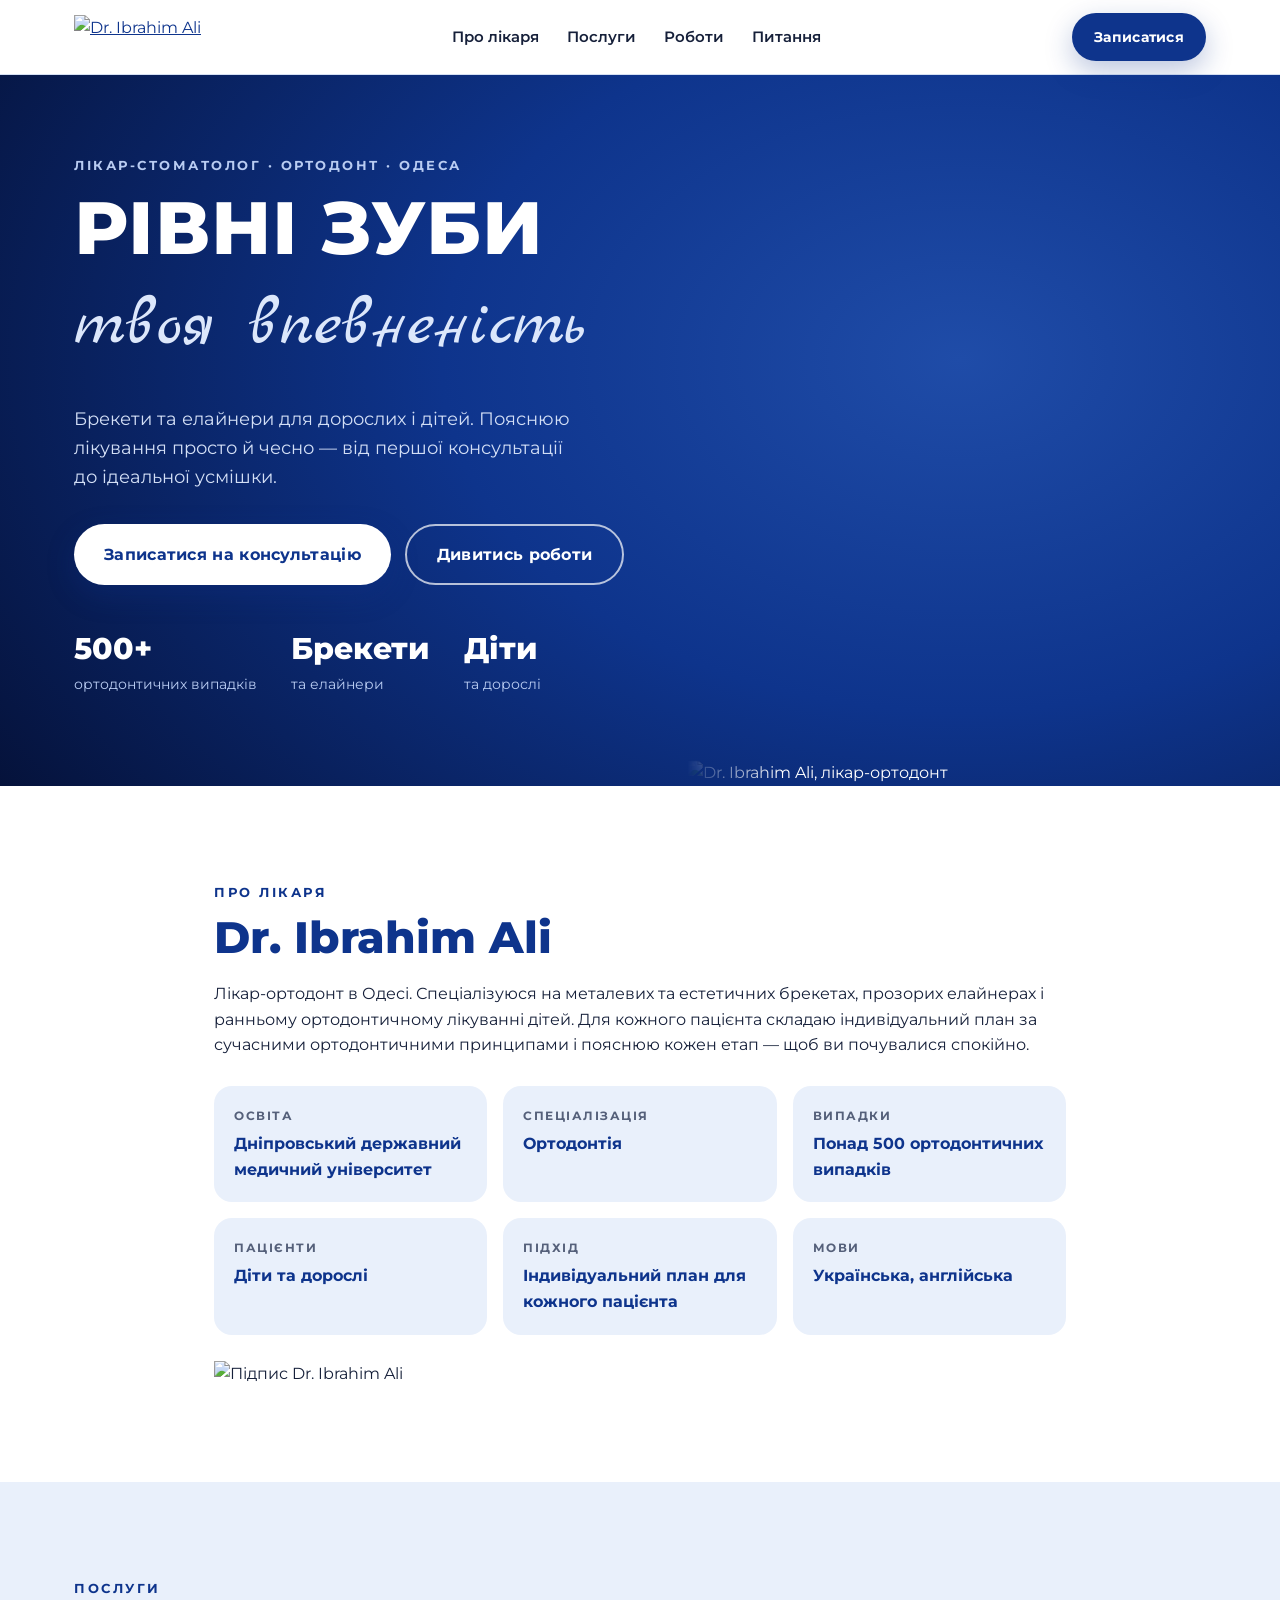
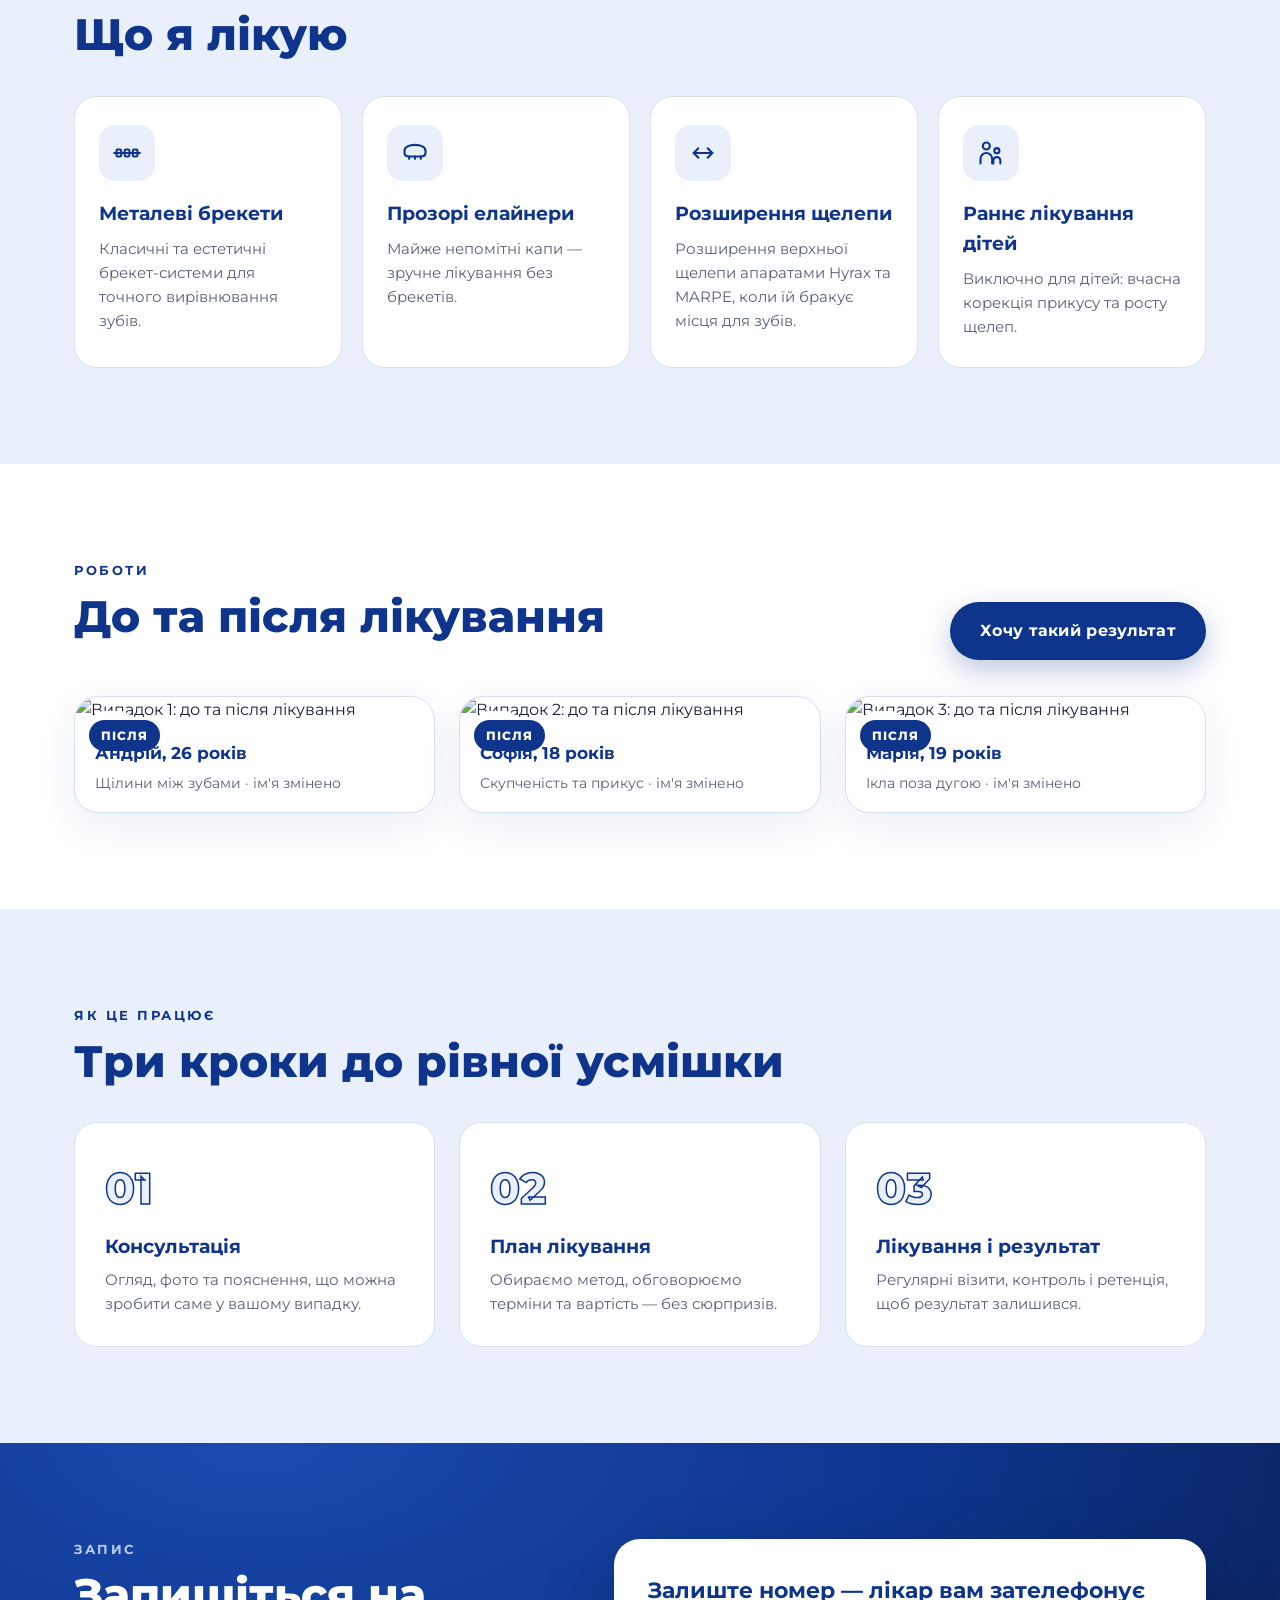
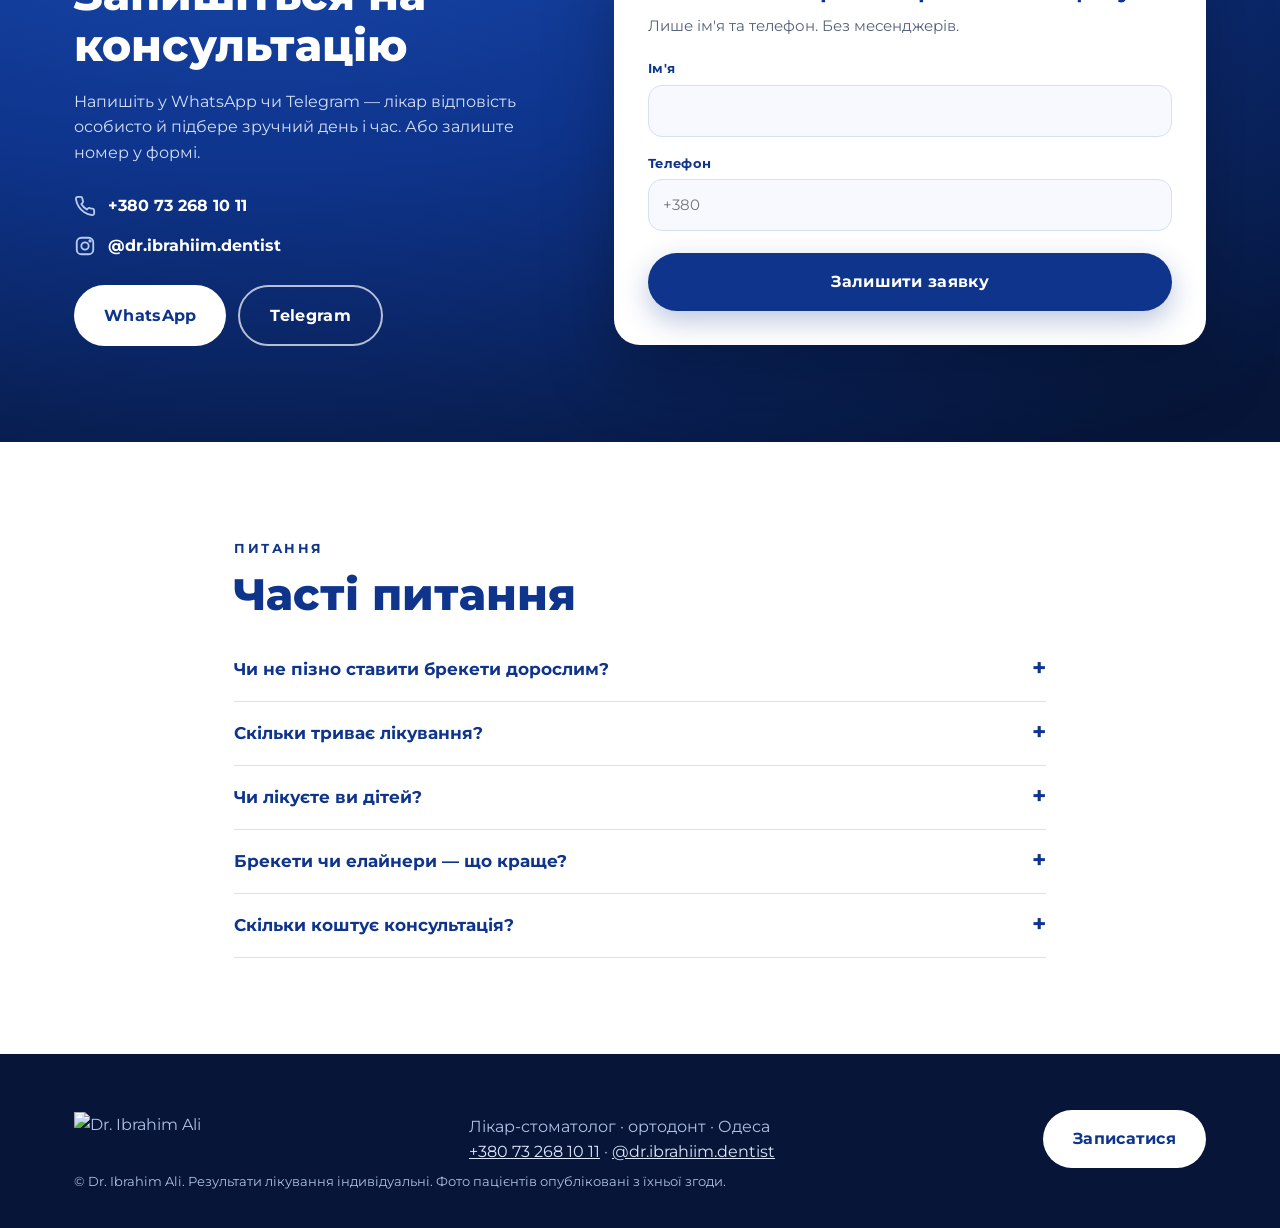
==== index.html @ 6d7b2c80 "Add files via upload" ====
<!DOCTYPE html>
<html lang="uk">
<head>
<meta charset="utf-8">
<!-- This site is hosted on Netlify. Anyone can build and deploy a site
     like this one for free: https://netlify.new/?utm_campaign=loops&utm_source=ai-legible&utm_medium=owned&utm_content=comment&utm_id=f4389932-657f-4107-8e1a-a6f9e762a40a
     Netlify hosting facts for this site: static/SSR served via Netlify Edge. -->
<meta name="viewport" content="width=device-width, initial-scale=1">
<title>Dr. Ibrahim Ali — Лікар-ортодонт в Одесі</title>
<link rel="preconnect" href="https://fonts.googleapis.com">
<link href="https://fonts.googleapis.com/css2?family=Montserrat:wght@400;500;600;700;800&family=Marck+Script&display=swap" rel="stylesheet">
<style>
:root{--navy:#0E348C;--navy-deep:#081F57;--white:#FFFFFF;--ice:#E9F0FB;--ink:#16203A;--muted:#55607A;--line:#D5E0F3}
*{box-sizing:border-box}
html{scroll-behavior:smooth}
body{margin:0;font-family:Montserrat,Arial,sans-serif;color:var(--ink);background:var(--white);line-height:1.6}
img{max-width:100%;display:block}
a{color:var(--navy)}
.wrap{max-width:1180px;margin:0 auto;padding:0 24px}
.ph{display:inline-block;border:2px dashed #8FA6D6;background:#F4F7FD;color:var(--navy);border-radius:8px;padding:0 8px;font-weight:600;font-size:.92em}
.btn{display:inline-flex;align-items:center;gap:10px;font:inherit;font-weight:700;letter-spacing:.3px;border:0;cursor:pointer;text-decoration:none;border-radius:999px;padding:16px 30px;min-height:48px;transition:transform .15s ease, box-shadow .15s ease, background .15s ease}
.btn-primary{background:var(--navy);color:var(--white);box-shadow:0 10px 28px rgba(14,52,140,.28)}
.btn-primary:hover{background:var(--navy-deep);transform:translateY(-1px)}
.btn-ghost{background:transparent;color:var(--white);border:2px solid rgba(255,255,255,.7)}
.btn-ghost:hover{background:rgba(255,255,255,.1)}
.btn-light{background:var(--white);color:var(--navy)}
.eyebrow{font-size:13px;font-weight:700;letter-spacing:2.5px;text-transform:uppercase;color:var(--navy)}
h2{font-size:clamp(30px,4vw,44px);line-height:1.15;margin:10px 0 18px;color:var(--navy);font-weight:800}
.script{font-family:'Marck Script',cursive;font-weight:400}

/* nav */
header{position:sticky;top:0;z-index:20;background:rgba(255,255,255,.92);backdrop-filter:blur(10px);border-bottom:1px solid var(--line)}
.nav{display:flex;align-items:center;justify-content:space-between;height:74px}
.nav img{height:44px;width:auto}
.nav ul{display:flex;gap:28px;list-style:none;margin:0;padding:0}
.nav ul a{text-decoration:none;color:var(--ink);font-weight:600;font-size:15px}
.nav ul a:hover{color:var(--navy)}
.nav .btn{padding:12px 22px;font-size:14px}
@media(max-width:860px){.nav ul{display:none}.nav img{height:36px}}

/* hero */
.hero{background:radial-gradient(90% 110% at 75% 40%,#1F4CA8 0%,var(--navy) 45%,#05123A 100%);color:var(--white);overflow:hidden}
.hero .wrap{display:grid;grid-template-columns:1.05fr .95fr;align-items:end;gap:40px;min-height:640px}
.hero-text{padding:80px 0 90px;align-self:center}
.hero .eyebrow{color:#B9CCF2}
.hero h1{font-size:clamp(40px,6vw,74px);line-height:1.02;margin:14px 0 0;font-weight:800;letter-spacing:1px}
.hero .script{font-size:clamp(40px,5.5vw,70px);color:#DCE7FB;display:block;margin-top:6px}
.hero p{font-size:18px;color:#D3DFF6;max-width:500px;margin:22px 0 32px}
.hero .actions{display:flex;flex-wrap:wrap;gap:14px}
.hero-photo{align-self:end;position:relative}
.hero-photo img{width:100%;max-height:700px;object-fit:cover;object-position:top;-webkit-mask-image:linear-gradient(90deg,transparent 0%,#000 18%,#000 85%,transparent 100%),linear-gradient(to bottom,transparent 0%,#000 8%,#000 88%,transparent 100%);-webkit-mask-composite:source-in;mask-image:linear-gradient(90deg,transparent 0%,#000 18%,#000 85%,transparent 100%),linear-gradient(to bottom,transparent 0%,#000 8%,#000 88%,transparent 100%);mask-composite:intersect}
.stats{display:flex;gap:34px;margin-top:40px;flex-wrap:wrap}
.stats div{font-size:14px;color:#B9CCF2}
.stats b{display:block;font-size:30px;color:var(--white);font-weight:800}
.stats .ph{font-size:22px;background:rgba(255,255,255,.08);color:var(--white);border-color:rgba(255,255,255,.5)}
@media(max-width:860px){.hero .wrap{grid-template-columns:1fr;min-height:0;gap:0;padding:0}.hero-photo{order:-1;margin:0 -0px}.hero-photo img{max-height:none;height:72vh;min-height:460px;object-position:center 18%;-webkit-mask-image:linear-gradient(to bottom,#000 78%,transparent 100%);mask-image:linear-gradient(to bottom,#000 78%,transparent 100%)}.hero-text{padding:0 24px 56px;margin-top:-40px;position:relative;text-align:left}}

/* about */
section{padding:96px 0}
.about{max-width:900px}
.about-photo{position:relative}
.about-photo img{border-radius:28px;width:100%;aspect-ratio:4/5;object-fit:cover;object-position:top;box-shadow:0 30px 70px rgba(14,52,140,.25)}
.about-photo .badge{position:absolute;left:-18px;bottom:28px;background:var(--white);border-radius:18px;padding:16px 20px;box-shadow:0 16px 40px rgba(14,52,140,.18);display:flex;gap:12px;align-items:center;font-weight:700;color:var(--navy)}
.about-photo .badge svg{flex:none}
.facts{display:grid;grid-template-columns:repeat(3,1fr);gap:16px;margin-top:28px}
.fact{background:var(--ice);border-radius:18px;padding:20px}
.fact span{display:block;font-size:12px;letter-spacing:1.5px;text-transform:uppercase;color:var(--muted);font-weight:700;margin-bottom:6px}
.fact div{font-weight:700;color:var(--navy)}
.sig{width:260px;margin-top:26px}
@media(max-width:860px){.about{grid-template-columns:1fr;gap:40px}.facts{grid-template-columns:1fr}.about-photo .badge{left:12px}}

/* services */
.bg-ice{background:var(--ice)}
.cards{display:grid;grid-template-columns:repeat(4,1fr);gap:20px;margin-top:36px}
.card{background:var(--white);border-radius:22px;padding:28px 24px;border:1px solid var(--line)}
.card .ic{width:56px;height:56px;border-radius:16px;background:var(--ice);display:flex;align-items:center;justify-content:center;margin-bottom:18px}
.card h3{margin:0 0 8px;color:var(--navy);font-size:19px}
.card p{margin:0;color:var(--muted);font-size:15px}
.card.kid{grid-column:1 / -1;display:grid;grid-template-columns:320px 1fr;column-gap:28px;align-items:center}.card.kid .kid-art{grid-row:1 / 3;width:100%;height:auto}.card.kid h3{align-self:end}.card.kid p{align-self:start}
@media(max-width:980px){.cards{grid-template-columns:1fr 1fr}}
@media(max-width:700px){.card.kid{grid-template-columns:1fr}.card.kid .kid-art{grid-row:auto;margin-bottom:18px}}
@media(max-width:560px){.cards{grid-template-columns:1fr}}

/* cases */
.cases-head{display:flex;justify-content:space-between;align-items:end;gap:20px;flex-wrap:wrap}
.cases{display:grid;grid-template-columns:repeat(3,1fr);gap:24px;margin-top:36px}
.case{border-radius:24px;overflow:hidden;background:var(--white);border:1px solid var(--line);box-shadow:0 14px 40px rgba(14,52,140,.08)}
.case .pic{position:relative}
.case .tag{position:absolute;left:14px;font-size:12px;font-weight:800;letter-spacing:1px;padding:6px 12px;border-radius:999px}
.case .t1{top:14px;background:var(--white);color:var(--navy)}
.case .t2{top:calc(50% + 10px);background:var(--navy);color:var(--white)}
.case .meta{padding:18px 20px}
.case .meta h3{margin:0 0 4px;font-size:17px;color:var(--navy)}
.case .meta p{margin:0;font-size:14px;color:var(--muted)}
.case.empty{display:flex;align-items:center;justify-content:center;min-height:300px;border:2px dashed #9FB3DE;background:#F7F9FE;box-shadow:none;text-align:center;padding:30px;color:var(--navy);font-weight:600}
@media(max-width:980px){.cases{grid-template-columns:1fr 1fr}}
@media(max-width:620px){.cases{grid-template-columns:1fr}}

/* steps */
.steps{display:grid;grid-template-columns:repeat(3,1fr);gap:24px;margin-top:36px;counter-reset:s}
.step{padding:30px;border-radius:22px;background:var(--white);border:1px solid var(--line);position:relative}
.step::before{counter-increment:s;content:"0" counter(s);font-size:44px;font-weight:800;color:var(--ice);-webkit-text-stroke:1.5px var(--navy);display:block;margin-bottom:8px}
.step h3{margin:0 0 6px;color:var(--navy)}
.step p{margin:0;color:var(--muted);font-size:15px}
@media(max-width:860px){.steps{grid-template-columns:1fr}}

/* booking */
.booking{background:radial-gradient(120% 120% at 20% 0%, #1A4BB0 0%, var(--navy) 45%, #061538 100%);color:var(--white)}
.book-grid{display:grid;grid-template-columns:.9fr 1.1fr;gap:56px;align-items:start}
.booking h2{color:var(--white)}
.booking .eyebrow{color:#B9CCF2}
.booking .lead{color:#D3DFF6}
.contact-list{list-style:none;padding:0;margin:28px 0 0;display:grid;gap:14px}
.contact-list li{display:flex;gap:12px;align-items:center;color:#E4ECFB}
.contact-list .ph{background:rgba(255,255,255,.08);color:var(--white);border-color:rgba(255,255,255,.5)}
form{background:var(--white);color:var(--ink);border-radius:26px;padding:34px;box-shadow:0 30px 70px rgba(0,0,0,.25)}
.row{display:grid;grid-template-columns:1fr 1fr;gap:16px}
label{display:block;font-size:13px;font-weight:700;color:var(--navy);margin:0 0 6px;letter-spacing:.3px}
.field{margin-bottom:16px}
input,select,textarea{width:100%;font:inherit;font-size:15px;color:var(--ink);background:#F7F9FE;border:1.5px solid var(--line);border-radius:14px;padding:13px 14px;min-height:48px;outline:none}
input:focus,select:focus,textarea:focus{border-color:var(--navy);background:var(--white)}
textarea{min-height:96px;resize:vertical}
form .btn{width:100%;justify-content:center;margin-top:6px}
.note{font-size:13px;color:var(--muted);margin-top:12px;text-align:center}
.result{display:none;margin-top:16px;padding:16px;border-radius:14px;background:var(--ice);color:var(--navy);font-size:14px}
.result.show{display:block}
.result pre{white-space:pre-wrap;font-family:inherit;margin:8px 0;background:var(--white);padding:12px;border-radius:10px;border:1px solid var(--line)}
@media(max-width:860px){.book-grid{grid-template-columns:1fr}.row{grid-template-columns:1fr}form{padding:24px}}

/* faq */
details{border-bottom:1px solid var(--line);padding:18px 0}
summary{cursor:pointer;font-weight:700;color:var(--navy);font-size:17px;list-style:none;display:flex;justify-content:space-between;gap:16px}
summary::after{content:"+";font-size:24px;line-height:1}
details[open] summary::after{content:"–"}
details p{margin:10px 0 0;color:var(--muted)}

.fun{padding:0;background:linear-gradient(270deg,var(--navy) 0%,#0A2462 34%,#101318 62%,#121212 100%);color:#fff;overflow:hidden}
.fun-grid{display:grid;grid-template-columns:1fr 1fr;align-items:center;gap:40px}
.fun-photo img{width:100%;max-height:620px;object-fit:cover;object-position:top;-webkit-mask-image:linear-gradient(270deg,transparent 0%,#000 25%,#000 80%,transparent 100%),linear-gradient(to bottom,transparent 0%,#000 14%,#000 85%,transparent 100%);-webkit-mask-composite:source-in;mask-image:linear-gradient(270deg,transparent 0%,#000 25%,#000 80%,transparent 100%),linear-gradient(to bottom,transparent 0%,#000 14%,#000 85%,transparent 100%);mask-composite:intersect}
@media(max-width:860px){.fun{background:linear-gradient(0deg,var(--navy) 0%,#0A2462 40%,#121212 80%)}.fun-grid{grid-template-columns:1fr;padding-bottom:56px;text-align:center}.fun-grid p{margin-left:auto!important;margin-right:auto!important}}
.mbar{display:none}
@media(max-width:860px){section{padding:64px 0}h2{margin-bottom:14px}.mbar{display:flex;position:fixed;left:12px;right:12px;bottom:12px;z-index:30;gap:10px}.mbar a{flex:1;justify-content:center;padding:14px 10px;font-size:15px}body{padding-bottom:80px}.nav .btn{display:none}.hero .actions .btn{flex:1 1 100%;justify-content:center}.stats{gap:22px}.stats b{font-size:24px}}
footer{background:#061538;color:#AFC1E6;padding:56px 0 34px}
.foot{display:flex;justify-content:space-between;gap:30px;flex-wrap:wrap;align-items:center}
.foot img{height:54px;width:auto}
.foot small{display:block;margin-top:26px;color:#7F93BF}
.foot .ph{background:rgba(255,255,255,.06);color:#DCE6FA;border-color:rgba(255,255,255,.35)}
</style>
</head>
<body>

<header>
<div class="wrap nav">
<a href="#top" aria-label="Dr. Ibrahim Ali — на початок"><img src="https://dr-ibrahim-ali.netlify.app/img/sig_navy.png" alt="Dr. Ibrahim Ali"></a>
<ul>
<li><a href="#about">Про лікаря</a></li>
<li><a href="#services">Послуги</a></li>
<li><a href="#cases">Роботи</a></li>
<li><a href="#faq">Питання</a></li>
</ul>
<a class="btn btn-primary" href="#booking">Записатися</a>
</div>
</header>

<main id="top">

<section class="hero" style="padding:0">
<div class="wrap">
<div class="hero-text">
<div class="eyebrow">Лікар-стоматолог · ортодонт · Одеса</div>
<h1>РІВНІ ЗУБИ</h1>
<span class="script">твоя впевненість</span>
<p>Брекети та елайнери для дорослих і дітей. Пояснюю лікування просто й чесно — від першої консультації до ідеальної усмішки.</p>
<div class="actions">
<a class="btn btn-primary" href="#booking" style="background:#fff;color:var(--navy)">Записатися на консультацію</a>
<a class="btn btn-ghost" href="#cases">Дивитись роботи</a>
</div>
<div class="stats">
<div><b>500+</b>ортодонтичних випадків</div>
<div><b>Брекети</b>та елайнери</div>
<div><b>Діти</b>та дорослі</div>
</div>
</div>
<div class="hero-photo"><img src="https://dr-ibrahim-ali.netlify.app/img/hero.jpg" alt="Dr. Ibrahim Ali, лікар-ортодонт"></div>
</div>
</section>

<section id="about">
<div class="wrap about">
<div>
<div class="eyebrow">Про лікаря</div>
<h2>Dr. Ibrahim Ali</h2>
<p>Лікар-ортодонт в Одесі. Спеціалізуюся на металевих та естетичних брекетах, прозорих елайнерах і ранньому ортодонтичному лікуванні дітей. Для кожного пацієнта складаю індивідуальний план за сучасними ортодонтичними принципами і пояснюю кожен етап — щоб ви почувалися спокійно.</p>
<div class="facts">
<div class="fact"><span>Освіта</span><div>Дніпровський державний медичний університет</div></div>
<div class="fact"><span>Спеціалізація</span><div>Ортодонтія</div></div>
<div class="fact"><span>Випадки</span><div>Понад 500 ортодонтичних випадків</div></div>
<div class="fact"><span>Пацієнти</span><div>Діти та дорослі</div></div>
<div class="fact"><span>Підхід</span><div>Індивідуальний план для кожного пацієнта</div></div>
<div class="fact"><span>Мови</span><div>Українська, англійська</div></div>
</div>
<img class="sig" src="https://dr-ibrahim-ali.netlify.app/img/sig_navy.png" alt="Підпис Dr. Ibrahim Ali">
</div>
</div>
</section>

<section id="services" class="bg-ice">
<div class="wrap">
<div class="eyebrow">Послуги</div>
<h2>Що я лікую</h2>
<div class="cards">
<div class="card"><div class="ic"><svg aria-hidden="true" width="28" height="28" viewBox="0 0 24 24" fill="none" stroke="#0E348C" stroke-width="1.8" stroke-linecap="round" stroke-linejoin="round"><rect x="3" y="9" width="4" height="6" rx="1"></rect><rect x="10" y="9" width="4" height="6" rx="1"></rect><rect x="17" y="9" width="4" height="6" rx="1"></rect><path d="M1 12h22"></path></svg></div><h3>Металеві брекети</h3><p>Класичні та естетичні брекет-системи для точного вирівнювання зубів.</p></div>
<div class="card"><div class="ic"><svg aria-hidden="true" width="28" height="28" viewBox="0 0 24 24" fill="none" stroke="#0E348C" stroke-width="1.8" stroke-linecap="round" stroke-linejoin="round"><path d="M3 10c0-3 4-5 9-5s9 2 9 5v2c0 2-2 3-4 3H7c-2 0-4-1-4-3z"></path><path d="M7 15v2M12 15v2M17 15v2"></path></svg></div><h3>Прозорі елайнери</h3><p>Майже непомітні капи — зручне лікування без брекетів.</p></div>
<div class="card"><div class="ic"><svg aria-hidden="true" width="28" height="28" viewBox="0 0 24 24" fill="none" stroke="#0E348C" stroke-width="1.8" stroke-linecap="round" stroke-linejoin="round"><path d="M4 12h16"></path><path d="M8 8l-4 4 4 4"></path><path d="M16 8l4 4-4 4"></path></svg></div><h3>Розширення щелепи</h3><p>Розширення верхньої щелепи апаратами Hyrax та MARPE, коли їй бракує місця для зубів.</p></div>
<div class="card"><div class="ic"><svg aria-hidden="true" width="28" height="28" viewBox="0 0 24 24" fill="none" stroke="#0E348C" stroke-width="1.8" stroke-linecap="round" stroke-linejoin="round"><circle cx="8" cy="6" r="3"></circle><path d="M3 21v-4a5 5 0 0 1 10 0v4"></path><circle cx="17" cy="10" r="2.2"></circle><path d="M14 21v-2.5a3 3 0 0 1 6 0V21"></path></svg></div><h3>Раннє лікування дітей</h3><p>Виключно для дітей: вчасна корекція прикусу та росту щелеп.</p></div>
</div>

</div>
</section>

<section id="cases">
<div class="wrap">
<div class="cases-head">
<div><div class="eyebrow">Роботи</div><h2>До та після лікування</h2></div>
<a class="btn btn-primary" href="#booking">Хочу такий результат</a>
</div>
<div class="cases">
<article class="case"><div class="pic"><img src="https://dr-ibrahim-ali.netlify.app/img/case1.jpg" alt="Випадок 1: до та після лікування"><span class="tag t1">ДО</span><span class="tag t2">ПІСЛЯ</span></div><div class="meta"><h3>Андрій, 26 років</h3><p>Щілини між зубами · ім'я змінено</p></div></article>
<article class="case"><div class="pic"><img src="https://dr-ibrahim-ali.netlify.app/img/case2.jpg" alt="Випадок 2: до та після лікування"><span class="tag t1">ДО</span><span class="tag t2">ПІСЛЯ</span></div><div class="meta"><h3>Софія, 18 років</h3><p>Скупченість та прикус · ім'я змінено</p></div></article>
<article class="case"><div class="pic"><img src="https://dr-ibrahim-ali.netlify.app/img/case3.jpg" alt="Випадок 3: до та після лікування"><span class="tag t1">ДО</span><span class="tag t2">ПІСЛЯ</span></div><div class="meta"><h3>Марія, 19 років</h3><p>Ікла поза дугою · ім'я змінено</p></div></article>
</div>
</div>
</section>

<section class="bg-ice">
<div class="wrap">
<div class="eyebrow">Як це працює</div>
<h2>Три кроки до рівної усмішки</h2>
<div class="steps">
<div class="step"><h3>Консультація</h3><p>Огляд, фото та пояснення, що можна зробити саме у вашому випадку.</p></div>
<div class="step"><h3>План лікування</h3><p>Обираємо метод, обговорюємо терміни та вартість — без сюрпризів.</p></div>
<div class="step"><h3>Лікування і результат</h3><p>Регулярні візити, контроль і ретенція, щоб результат залишився.</p></div>
</div>
</div>
</section>

<section id="booking" class="booking">
<div class="wrap book-grid">
<div>
<div class="eyebrow">Запис</div>
<h2>Запишіться на консультацію</h2>
<p class="lead">Напишіть у WhatsApp чи Telegram — лікар відповість особисто й підбере зручний день і час. Або залиште номер у формі.</p>
<ul class="contact-list">
<li><svg aria-hidden="true" width="22" height="22" viewBox="0 0 24 24" fill="none" stroke="#B9CCF2" stroke-width="2" stroke-linecap="round" stroke-linejoin="round"><path d="M22 16.9v3a2 2 0 0 1-2.2 2 19.8 19.8 0 0 1-8.6-3.1 19.5 19.5 0 0 1-6-6A19.8 19.8 0 0 1 2.1 4.2 2 2 0 0 1 4.1 2h3a2 2 0 0 1 2 1.7c.1 1 .4 1.9.7 2.8a2 2 0 0 1-.5 2.1L8 9.9a16 16 0 0 0 6 6l1.3-1.3a2 2 0 0 1 2.1-.4c.9.3 1.8.6 2.8.7a2 2 0 0 1 1.7 2z"></path></svg><a href="tel:+380732681011" style="color:#fff;text-decoration:none;font-weight:700">+380 73 268 10 11</a></li>
<li><svg aria-hidden="true" width="22" height="22" viewBox="0 0 24 24" fill="none" stroke="#B9CCF2" stroke-width="2" stroke-linecap="round" stroke-linejoin="round"><rect x="3" y="3" width="18" height="18" rx="5"></rect><circle cx="12" cy="12" r="4"></circle><circle cx="17.5" cy="6.5" r=".8"></circle></svg><a href="https://www.instagram.com/dr.ibrahiim.dentist/" style="color:#fff;text-decoration:none;font-weight:700">@dr.ibrahiim.dentist</a></li>

</ul>
<div style="display:flex;gap:12px;flex-wrap:wrap;margin-top:26px">
<a class="btn btn-light" href="https://wa.me/380732681011?text=%D0%92%D1%96%D1%82%D0%B0%D1%8E%2C%20%D0%BB%D1%96%D0%BA%D0%B0%D1%80%D1%8E%20%D0%86%D0%B1%D1%80%D0%B0%D0%B3%D1%96%D0%BC%D0%B5%21%20%D0%AF%20%D1%85%D0%BE%D1%87%D1%83%20%D0%B7%D0%B0%D0%BF%D0%B8%D1%81%D0%B0%D1%82%D0%B8%D1%81%D1%8F%20%D0%B4%D0%BE%20%D0%B2%D0%B0%D1%81%20%D0%BD%D0%B0%20%D0%BF%D1%80%D0%B8%D0%B9%D0%BE%D0%BC.">WhatsApp</a>
<a class="btn btn-ghost" href="https://t.me/+380732681011">Telegram</a>
</div>
</div>
<form id="bookForm" novalidate>
<p style="display:none"><label>Не заповнюйте: <input name="_honey" tabindex="-1" autocomplete="off"></label></p>
<h3 style="margin:0 0 6px;color:var(--navy);font-size:22px">Залиште номер — лікар вам зателефонує</h3>
<p style="margin:0 0 20px;color:var(--muted);font-size:15px">Лише ім'я та телефон. Без месенджерів.</p>
<div class="field"><label for="name">Ім'я</label><input id="name" name="name" autocomplete="name" required></div>
<div class="field"><label for="phone">Телефон</label><input id="phone" name="phone" type="tel" autocomplete="tel" placeholder="+380" required></div>
<button class="btn btn-primary" type="submit">Залишити заявку</button>
<div class="result" id="result" role="status" aria-live="polite"></div>
</form>
</div>
</section>

<section id="faq">
<div class="wrap" style="max-width:860px">
<div class="eyebrow">Питання</div>
<h2>Часті питання</h2>
<details><summary>Чи не пізно ставити брекети дорослим?</summary><p>Ні. Ортодонтичне лікування можливе в будь-якому віці, якщо ясна та кістка здорові. Точно скажу після огляду.</p></details>
<details><summary>Скільки триває лікування?</summary><p>Залежить від випадку — зазвичай від кількох місяців до двох років. Точний термін назву на консультації.</p></details>
<details><summary>Чи лікуєте ви дітей?</summary><p>Так. Раннє ортодонтичне лікування допомагає вчасно виправити прикус і розвиток щелеп — найкраще прийти на огляд заздалегідь.</p></details>
<details><summary>Брекети чи елайнери — що краще?</summary><p>Обидва методи працюють. Вибір залежить від складності випадку та вашого способу життя — підберемо разом.</p></details>
<details><summary>Скільки коштує консультація?</summary><p>Вартість залежить від вашого випадку — уточнюйте за телефоном +380 73 268 10 11 або в WhatsApp / Telegram.</p></details>
</div>
</section>

</main>

<footer>
<div class="wrap">
<div class="foot">
<img src="https://dr-ibrahim-ali.netlify.app/img/sig_white.png" alt="Dr. Ibrahim Ali">
<div>Лікар-стоматолог · ортодонт · Одеса<br><a href="tel:+380732681011" style="color:#DCE6FA">+380 73 268 10 11</a> · <a href="https://www.instagram.com/dr.ibrahiim.dentist/" style="color:#DCE6FA">@dr.ibrahiim.dentist</a></div>
<a class="btn btn-light" href="#booking">Записатися</a>
</div>
<small>© Dr. Ibrahim Ali. Результати лікування індивідуальні. Фото пацієнтів опубліковані з їхньої згоди.</small>
</div>
</footer>
<nav class="mbar" aria-label="Швидкий запис"><a class="btn btn-primary" href="#booking">Записатися</a><a class="btn" style="background:#fff;color:#0E348C;border:1.5px solid #D5E0F3" href="tel:+380732681011">Подзвонити</a></nav>

<script>
document.getElementById('bookForm').addEventListener('submit', function (e) {
  e.preventDefault();
  var f = e.target, r = document.getElementById('result');
  var name = f.name.value.trim(), phone = f.phone.value.trim();
  r.className = 'result show';
  if (!name || phone.replace(/\D/g, '').length < 9) { r.textContent = "Будь ласка, вкажіть ім'я та номер телефону."; return; }
  var btn = f.querySelector('button'); btn.disabled = true; btn.textContent = 'Надсилаємо…';
  if (f._honey.value) return;
  fetch('https://formsubmit.co/ajax/aboodm7619@gmail.com', { method: 'POST', headers: { 'Content-Type': 'application/json', 'Accept': 'application/json' },
    body: JSON.stringify({ _subject: 'Нова заявка з сайту — ' + name, _template: 'table', _captcha: 'false', "Ім'я": name, 'Телефон': phone }) })
    .then(function (res) { if (!res.ok) throw new Error(res.status); r.textContent = 'Дякуємо, ' + name + '! Заявку отримано — лікар зв\'яжеться з вами найближчим часом.'; f.reset(); })
    .catch(function () { r.textContent = 'Не вдалося надіслати. Напишіть, будь ласка, у WhatsApp або зателефонуйте: +380 73 268 10 11.'; })
    .then(function () { btn.disabled = false; btn.textContent = 'Залишити заявку'; });
});
</script>
</body>
</html>
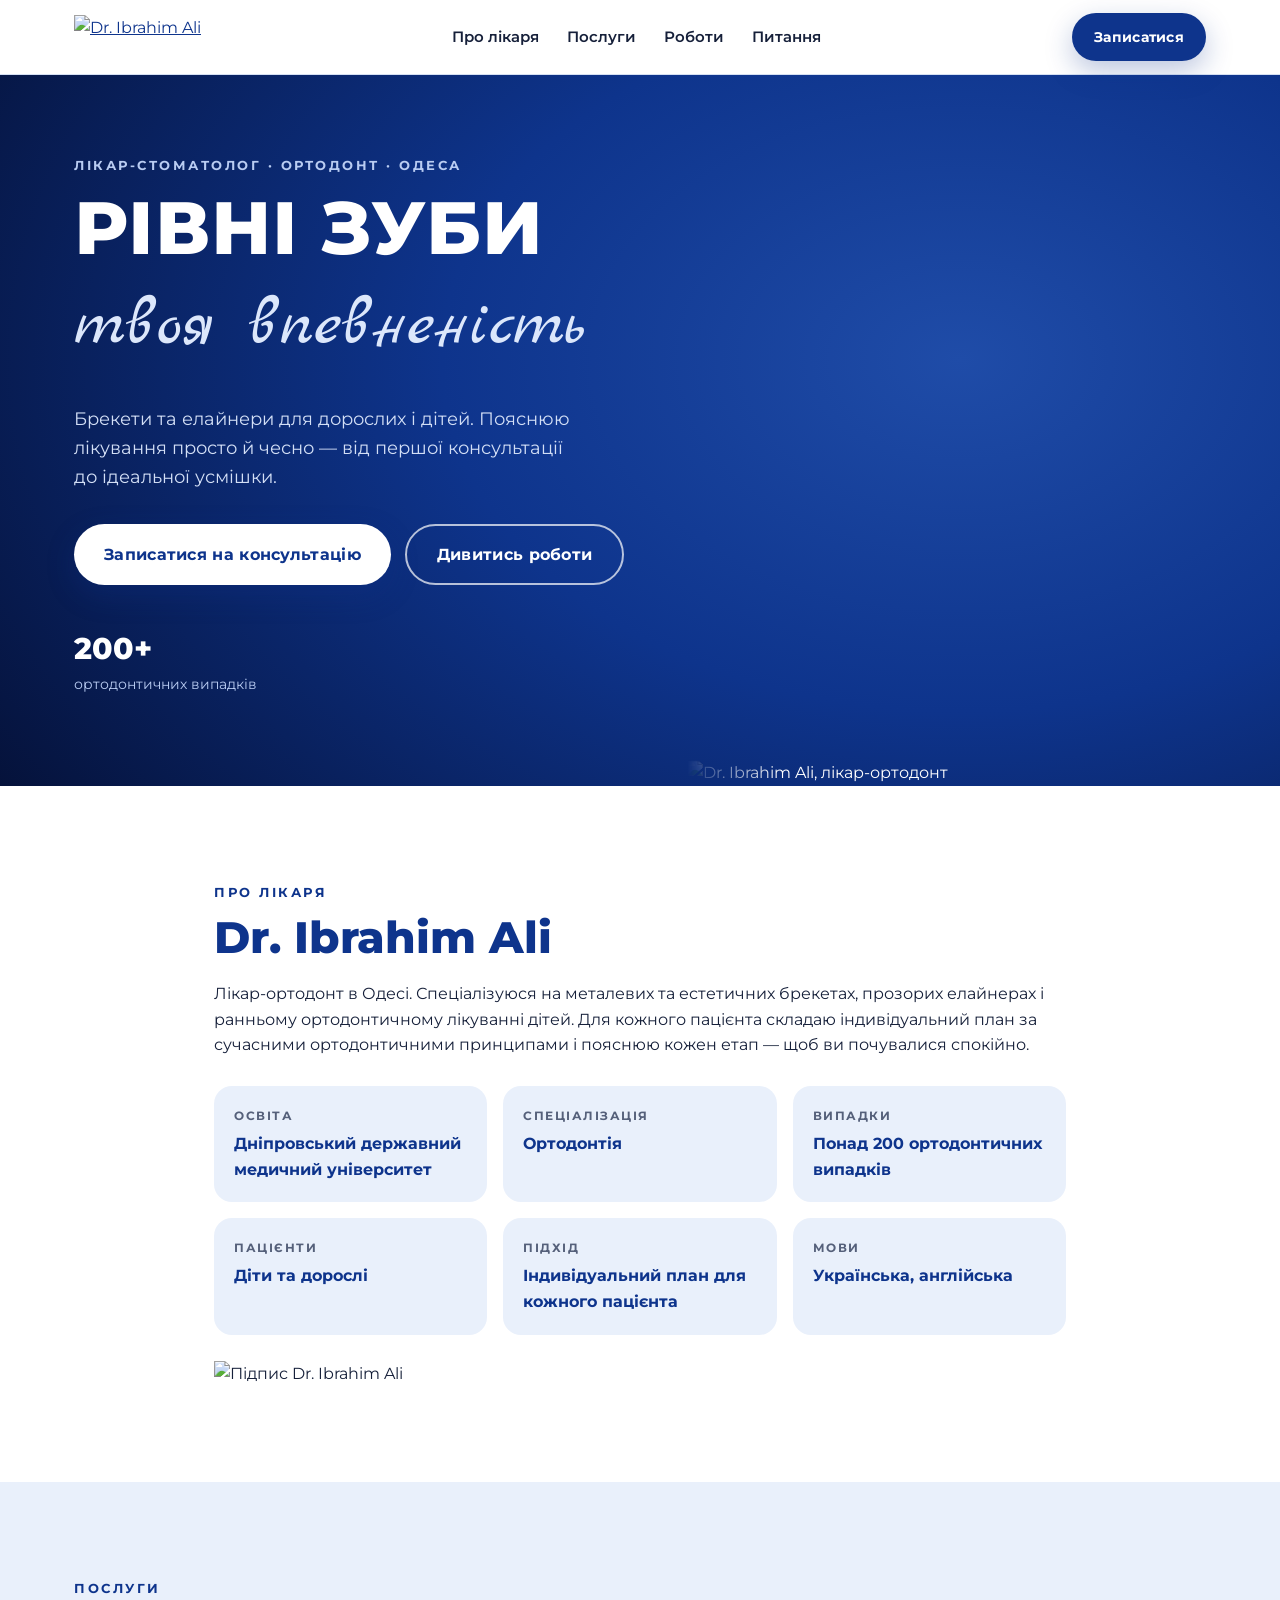
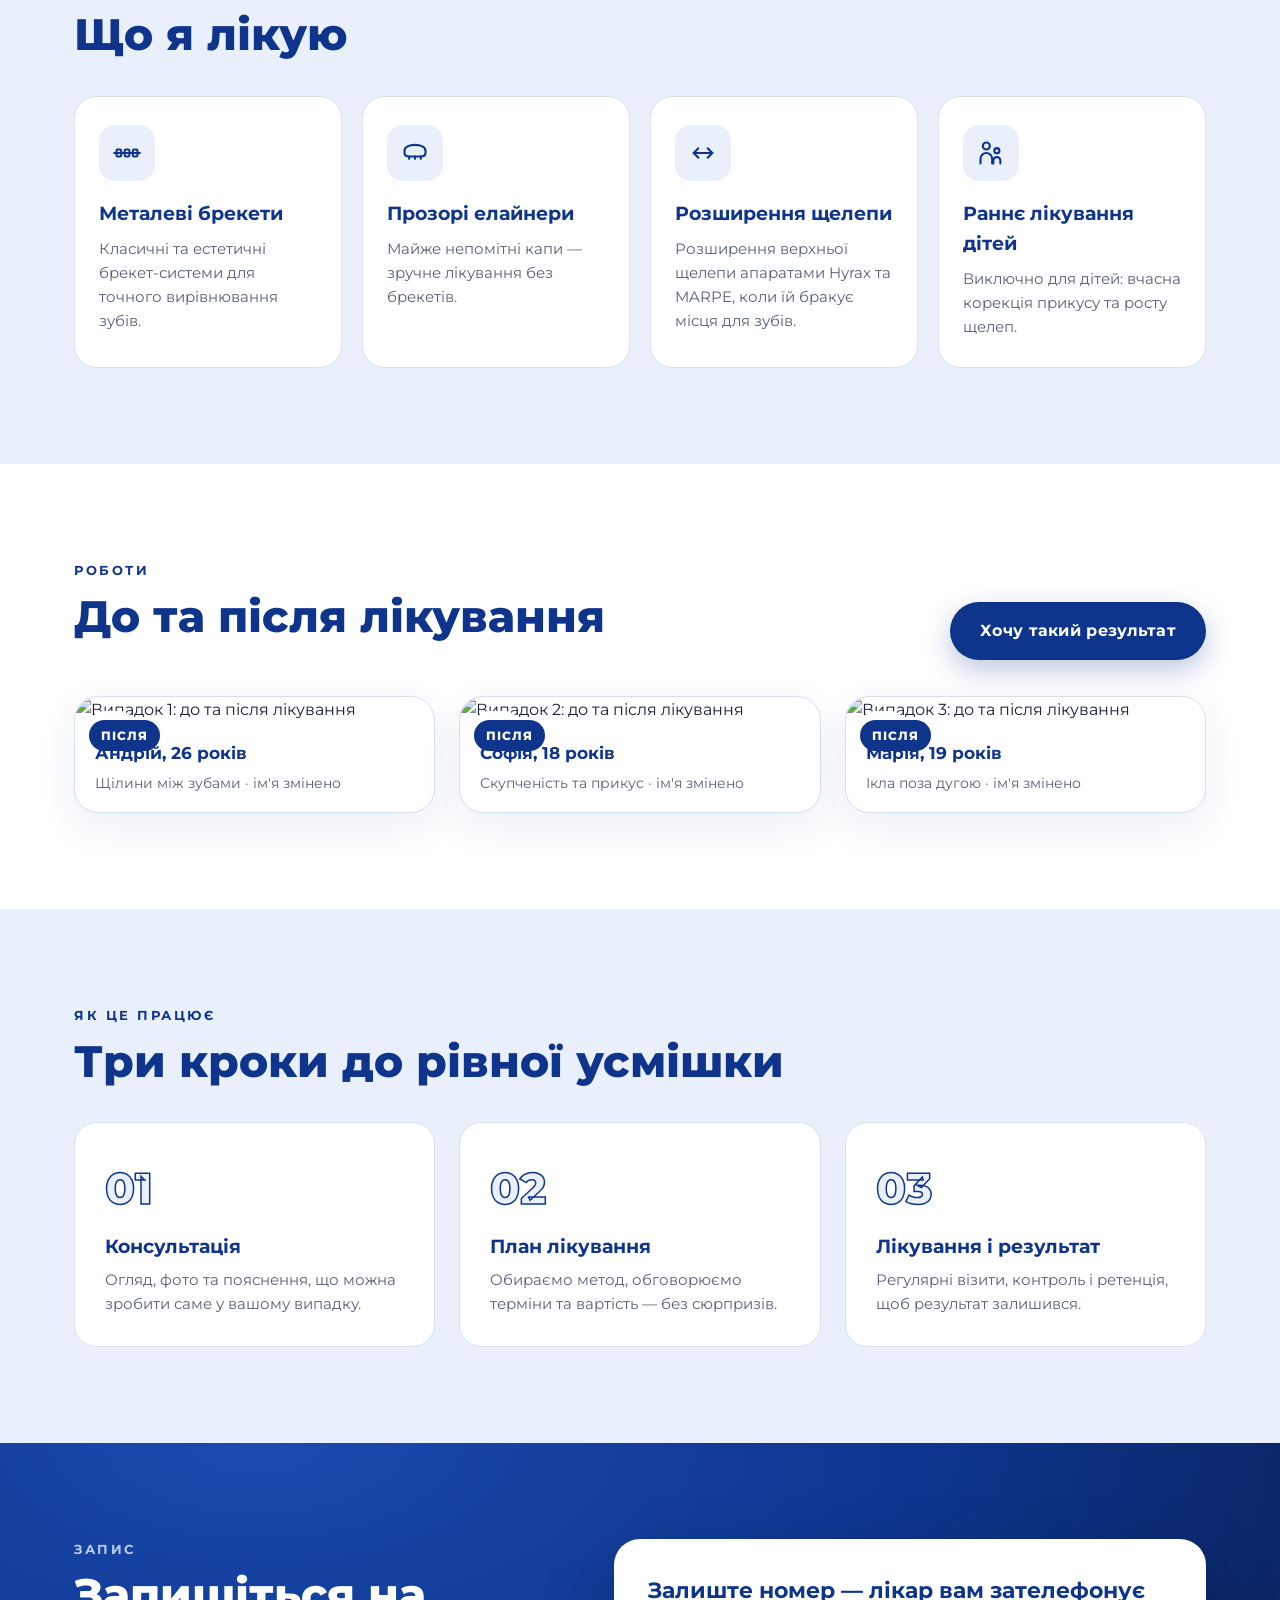
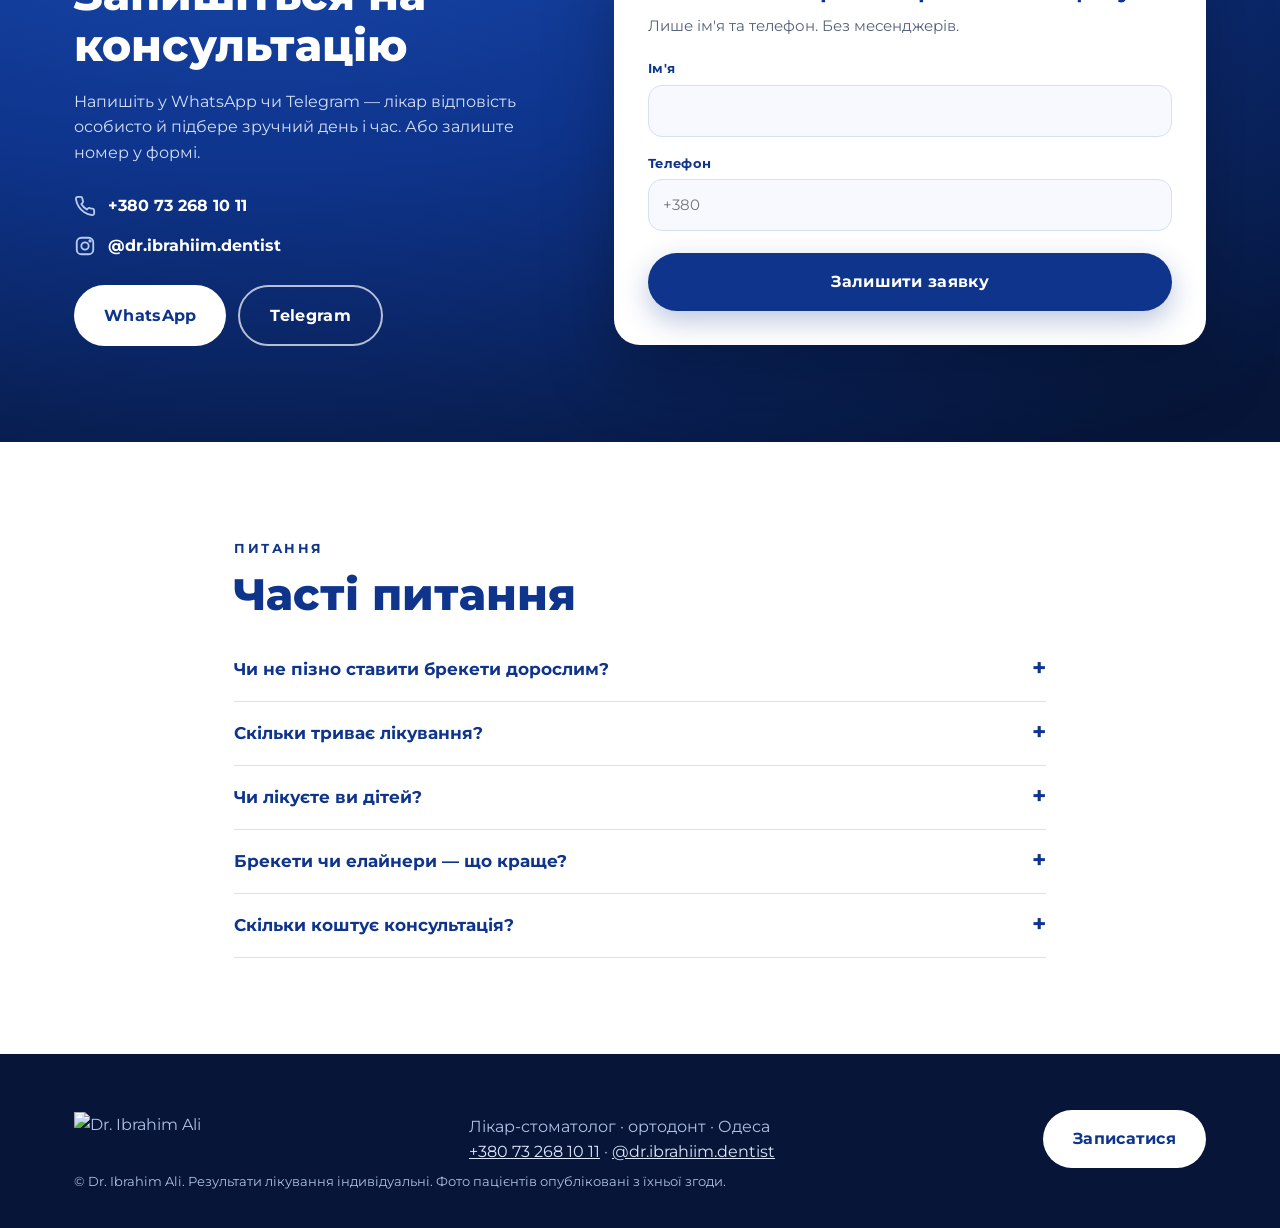
==== commit 25b94385: "Add files via upload" ====
--- a/index.html
+++ b/index.html
@@ -176,9 +176,7 @@
 <a class="btn btn-ghost" href="#cases">Дивитись роботи</a>
 </div>
 <div class="stats">
-<div><b>500+</b>ортодонтичних випадків</div>
-<div><b>Брекети</b>та елайнери</div>
-<div><b>Діти</b>та дорослі</div>
+<div><b>200+</b>ортодонтичних випадків</div>
 </div>
 </div>
 <div class="hero-photo"><img src="https://dr-ibrahim-ali.netlify.app/img/hero.jpg" alt="Dr. Ibrahim Ali, лікар-ортодонт"></div>
@@ -194,7 +192,7 @@
 <div class="facts">
 <div class="fact"><span>Освіта</span><div>Дніпровський державний медичний університет</div></div>
 <div class="fact"><span>Спеціалізація</span><div>Ортодонтія</div></div>
-<div class="fact"><span>Випадки</span><div>Понад 500 ортодонтичних випадків</div></div>
+<div class="fact"><span>Випадки</span><div>Понад 200 ортодонтичних випадків</div></div>
 <div class="fact"><span>Пацієнти</span><div>Діти та дорослі</div></div>
 <div class="fact"><span>Підхід</span><div>Індивідуальний план для кожного пацієнта</div></div>
 <div class="fact"><span>Мови</span><div>Українська, англійська</div></div>
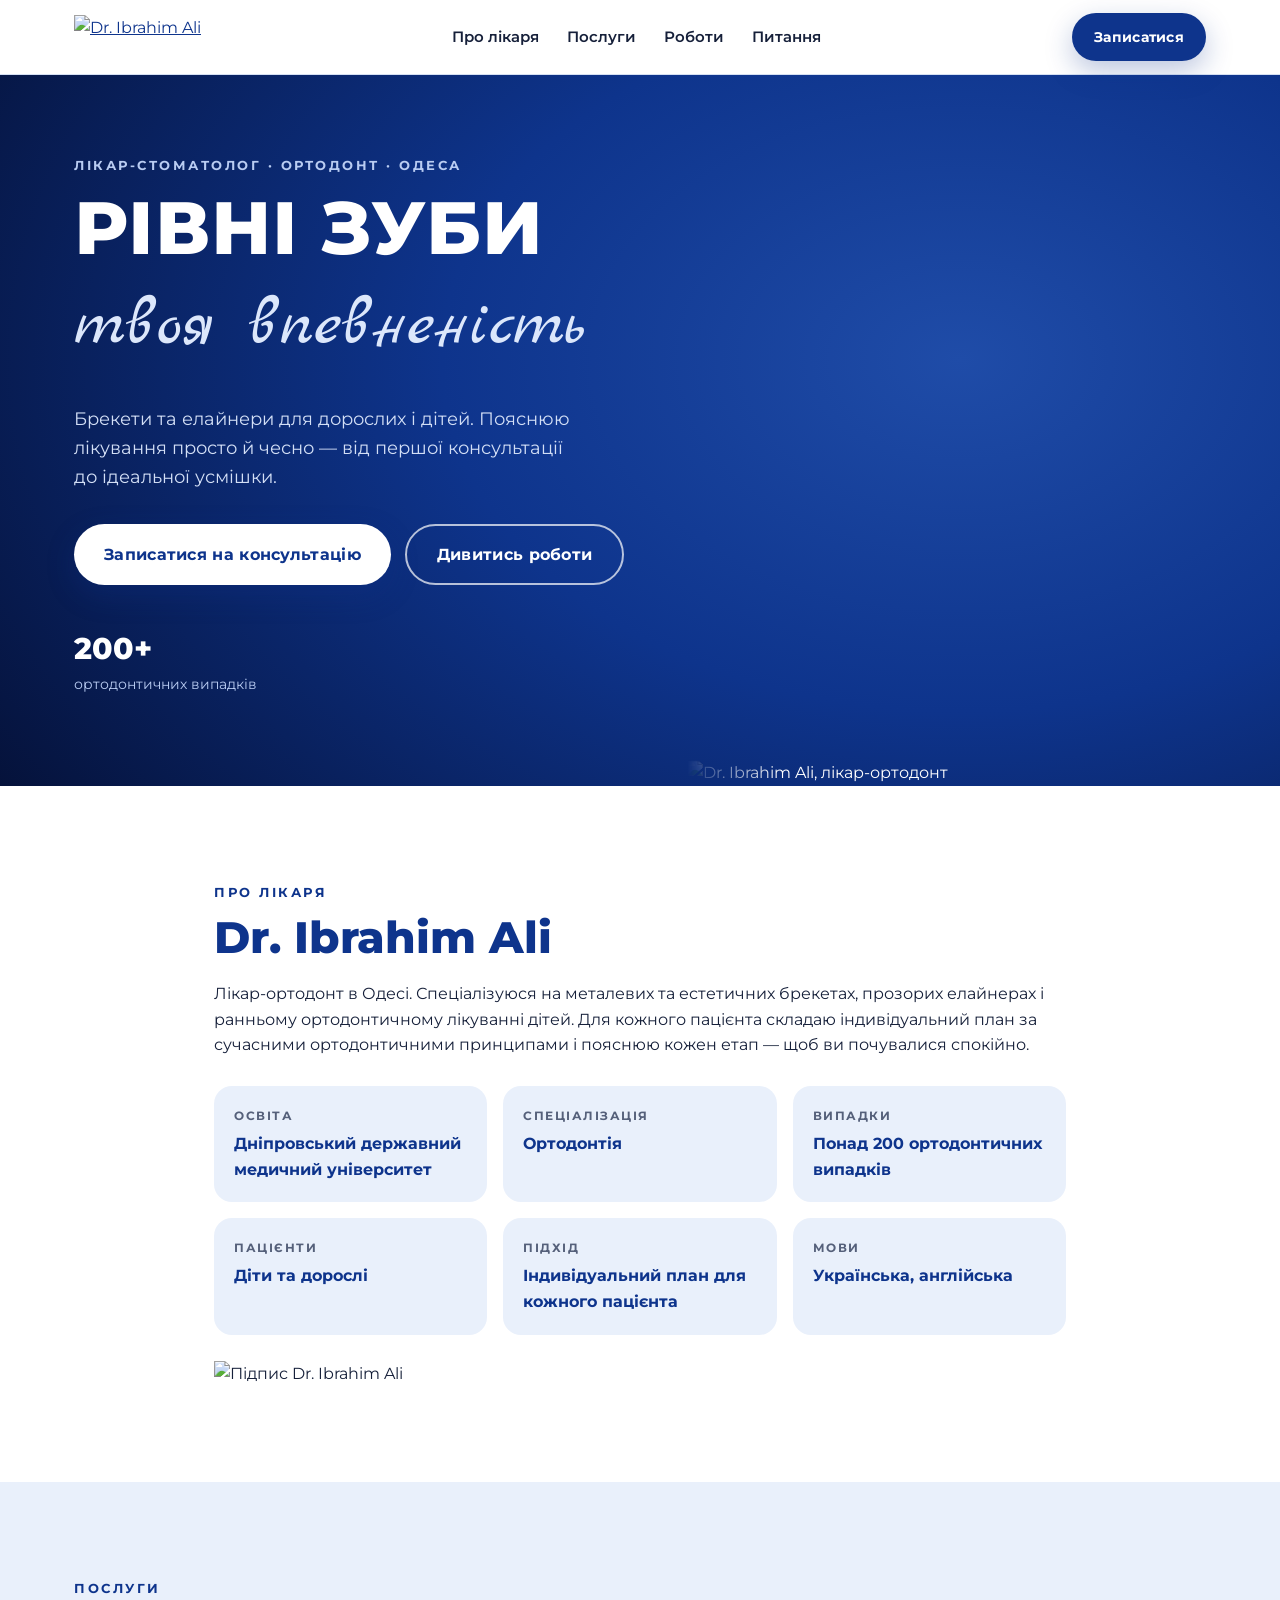
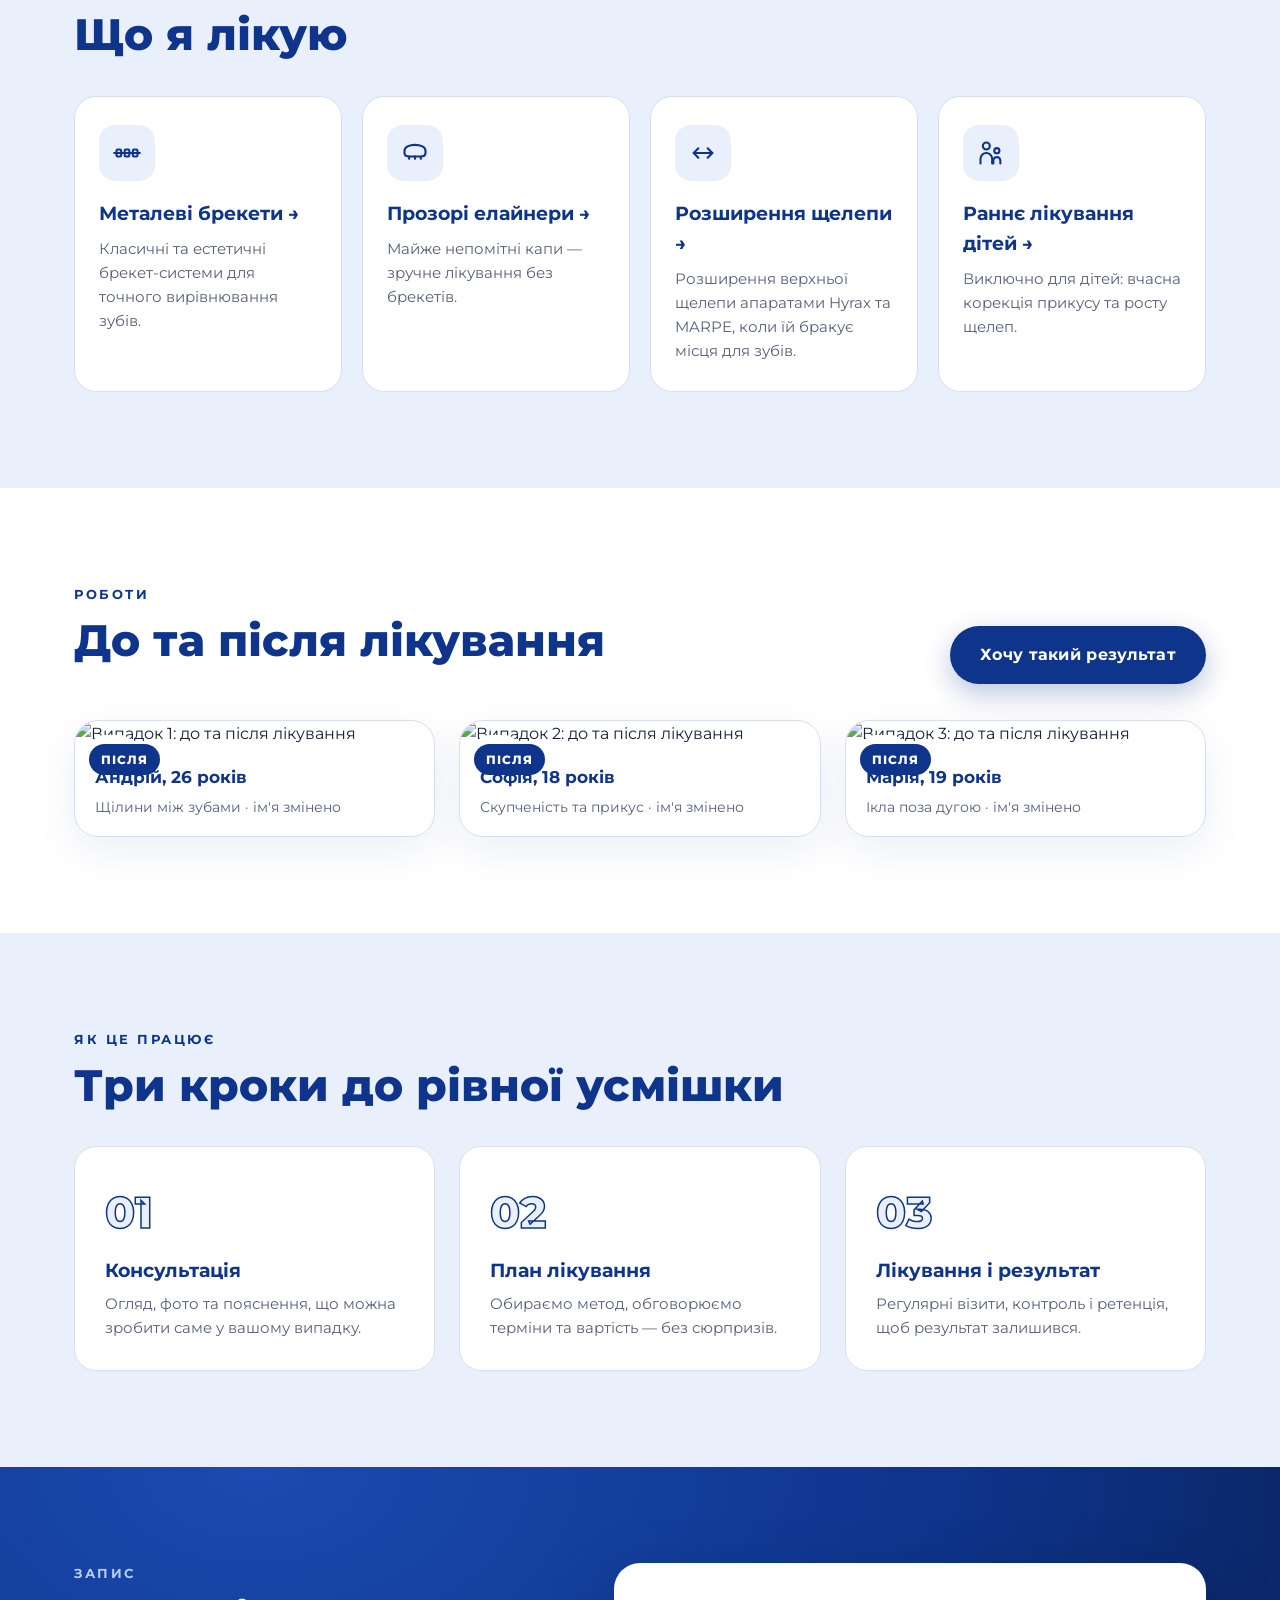
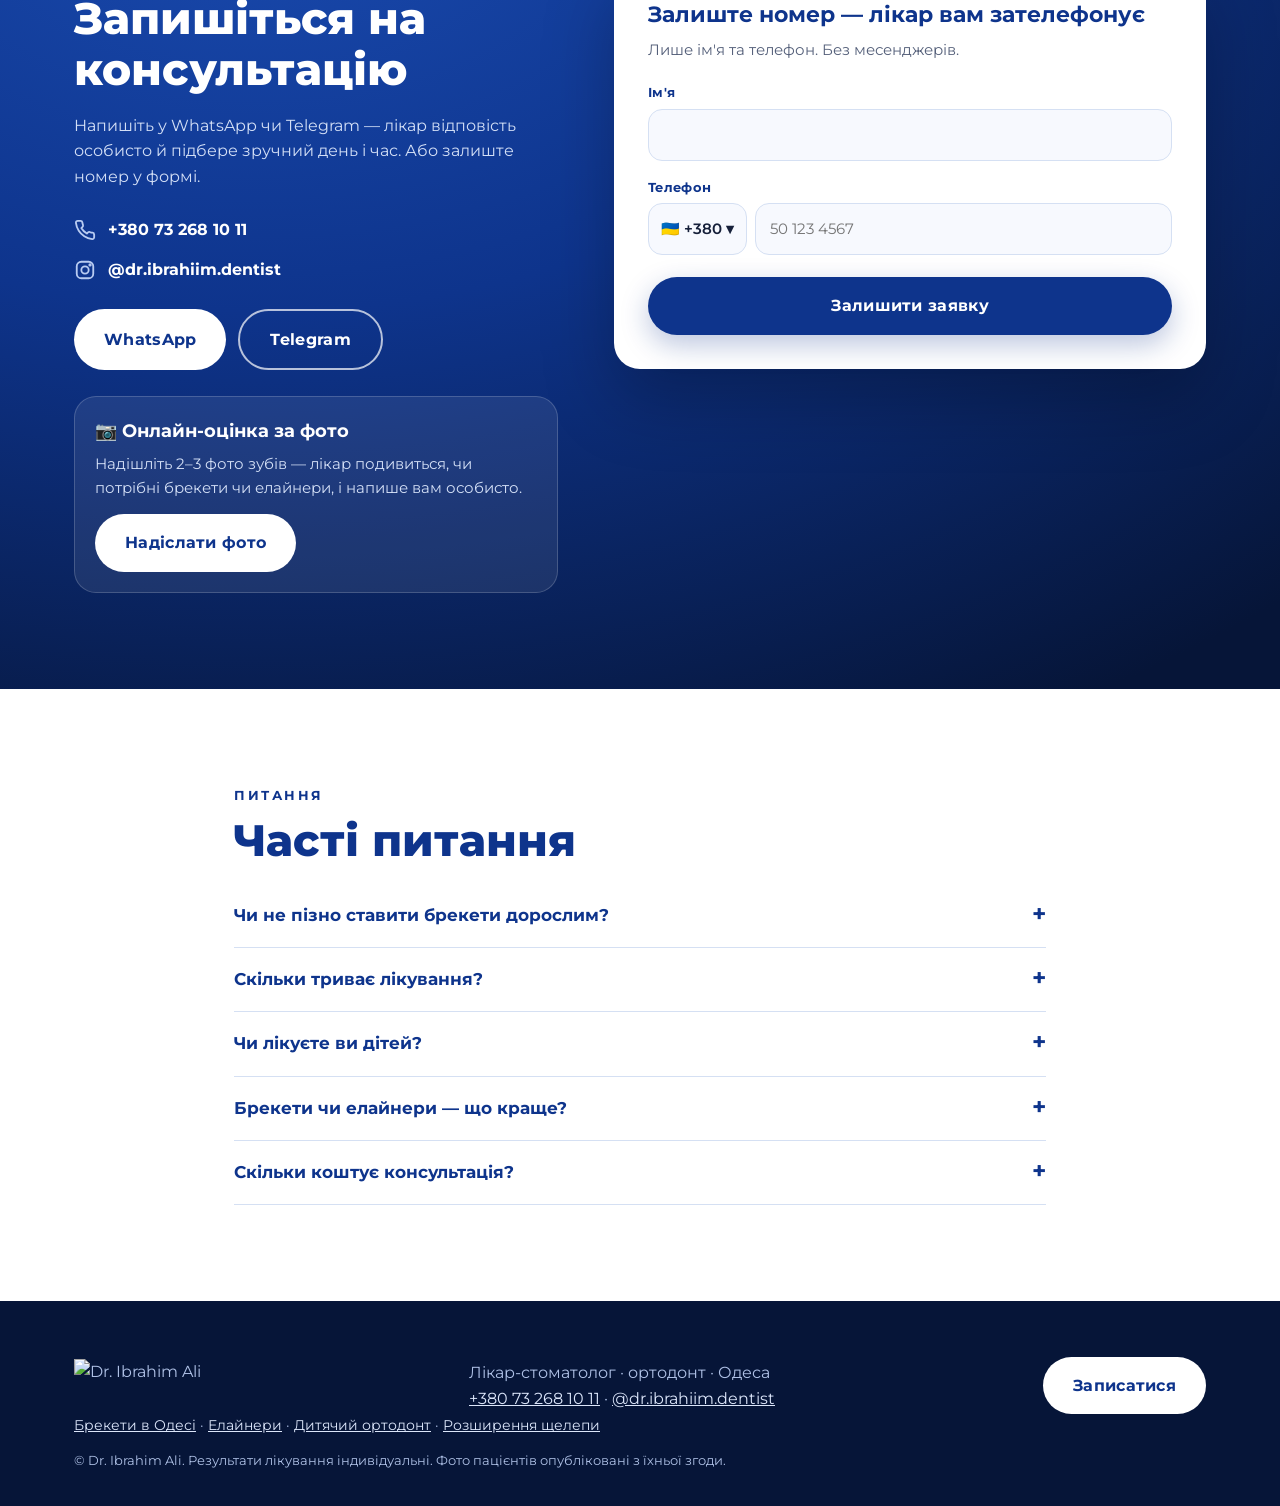
==== commit ca33f737: "Add files via upload" ====
--- a/index.html
+++ b/index.html
@@ -2,11 +2,19 @@
 <html lang="uk">
 <head>
 <meta charset="utf-8">
-<!-- This site is hosted on Netlify. Anyone can build and deploy a site
-     like this one for free: https://netlify.new/?utm_campaign=loops&utm_source=ai-legible&utm_medium=owned&utm_content=comment&utm_id=f4389932-657f-4107-8e1a-a6f9e762a40a
-     Netlify hosting facts for this site: static/SSR served via Netlify Edge. -->
 <meta name="viewport" content="width=device-width, initial-scale=1">
-<title>Dr. Ibrahim Ali — Лікар-ортодонт в Одесі</title>
+<title>Ортодонт в Одесі — брекети, елайнери, дитяча ортодонтія | Dr. Ibrahim Ali</title>
+<meta name="description" content="Лікар-ортодонт в Одесі Dr. Ibrahim Ali: металеві та естетичні брекети, прозорі елайнери, розширення щелепи Hyrax/MARPE, раннє лікування дітей. Понад 200 випадків. Запис онлайн або в WhatsApp.">
+<link rel="canonical" href="https://ortho-ibrahim.com/">
+<meta property="og:type" content="website">
+<meta property="og:title" content="Ортодонт в Одесі — Dr. Ibrahim Ali">
+<meta property="og:description" content="Лікар-ортодонт в Одесі Dr. Ibrahim Ali: металеві та естетичні брекети, прозорі елайнери, розширення щелепи Hyrax/MARPE, раннє лікування дітей. Понад 200 випадків. Запис онлайн або в WhatsApp.">
+<meta property="og:url" content="https://ortho-ibrahim.com/">
+<meta property="og:image" content="https://dr-ibrahim-ali.netlify.app/img/hero.jpg">
+<meta property="og:locale" content="uk_UA">
+<link rel="icon" href="https://dr-ibrahim-ali.netlify.app/img/orthopulse.png">
+<script type="application/ld+json">{"@context": "https://schema.org", "@type": ["Dentist", "MedicalBusiness"], "name": "Dr. Ibrahim Ali — Ортодонт в Одесі", "alternateName": "Ортодонт Ібрагім Алі", "url": "https://ortho-ibrahim.com/", "image": "https://dr-ibrahim-ali.netlify.app/img/hero.jpg", "logo": "https://dr-ibrahim-ali.netlify.app/img/orthopulse.png", "telephone": "+380732681011", "medicalSpecialty": "Orthodontic", "address": {"@type": "PostalAddress", "addressLocality": "Одеса", "addressCountry": "UA"}, "areaServed": {"@type": "City", "name": "Одеса"}, "knowsLanguage": ["uk", "en"], "sameAs": ["https://www.instagram.com/dr.ibrahiim.dentist/"], "availableService": [{"@type": "MedicalProcedure", "name": "Брекети", "url": "https://ortho-ibrahim.com/brekety"}, {"@type": "MedicalProcedure", "name": "Елайнери", "url": "https://ortho-ibrahim.com/elainery"}, {"@type": "MedicalProcedure", "name": "Дитяча ортодонтія", "url": "https://ortho-ibrahim.com/dytyacha-ortodontiya"}, {"@type": "MedicalProcedure", "name": "Розширення верхньої щелепи (Hyrax, MARPE)", "url": "https://ortho-ibrahim.com/rozshyrennya-shchelepy"}]}</script>
+<script type="application/ld+json">{"@context": "https://schema.org", "@type": "FAQPage", "mainEntity": [{"@type": "Question", "name": "Чи не пізно ставити брекети дорослим?", "acceptedAnswer": {"@type": "Answer", "text": "Ні. Ортодонтичне лікування можливе в будь-якому віці, якщо ясна та кістка здорові. Точно скажу після огляду."}}, {"@type": "Question", "name": "Скільки триває лікування?", "acceptedAnswer": {"@type": "Answer", "text": "Залежить від випадку — зазвичай від кількох місяців до двох років. Точний термін назву на консультації."}}, {"@type": "Question", "name": "Чи лікуєте ви дітей?", "acceptedAnswer": {"@type": "Answer", "text": "Так. Раннє ортодонтичне лікування допомагає вчасно виправити прикус і розвиток щелеп — найкраще прийти на огляд заздалегідь."}}, {"@type": "Question", "name": "Брекети чи елайнери — що краще?", "acceptedAnswer": {"@type": "Answer", "text": "Обидва методи працюють. Вибір залежить від складності випадку та вашого способу життя — підберемо разом."}}, {"@type": "Question", "name": "Скільки коштує консультація?", "acceptedAnswer": {"@type": "Answer", "text": "Вартість залежить від вашого випадку — уточнюйте за телефоном +380 73 268 10 11 або в WhatsApp / Telegram."}}]}</script>
 <link rel="preconnect" href="https://fonts.googleapis.com">
 <link href="https://fonts.googleapis.com/css2?family=Montserrat:wght@400;500;600;700;800&family=Marck+Script&display=swap" rel="stylesheet">
 <style>
@@ -207,10 +215,10 @@
 <div class="eyebrow">Послуги</div>
 <h2>Що я лікую</h2>
 <div class="cards">
-<div class="card"><div class="ic"><svg aria-hidden="true" width="28" height="28" viewBox="0 0 24 24" fill="none" stroke="#0E348C" stroke-width="1.8" stroke-linecap="round" stroke-linejoin="round"><rect x="3" y="9" width="4" height="6" rx="1"></rect><rect x="10" y="9" width="4" height="6" rx="1"></rect><rect x="17" y="9" width="4" height="6" rx="1"></rect><path d="M1 12h22"></path></svg></div><h3>Металеві брекети</h3><p>Класичні та естетичні брекет-системи для точного вирівнювання зубів.</p></div>
-<div class="card"><div class="ic"><svg aria-hidden="true" width="28" height="28" viewBox="0 0 24 24" fill="none" stroke="#0E348C" stroke-width="1.8" stroke-linecap="round" stroke-linejoin="round"><path d="M3 10c0-3 4-5 9-5s9 2 9 5v2c0 2-2 3-4 3H7c-2 0-4-1-4-3z"></path><path d="M7 15v2M12 15v2M17 15v2"></path></svg></div><h3>Прозорі елайнери</h3><p>Майже непомітні капи — зручне лікування без брекетів.</p></div>
-<div class="card"><div class="ic"><svg aria-hidden="true" width="28" height="28" viewBox="0 0 24 24" fill="none" stroke="#0E348C" stroke-width="1.8" stroke-linecap="round" stroke-linejoin="round"><path d="M4 12h16"></path><path d="M8 8l-4 4 4 4"></path><path d="M16 8l4 4-4 4"></path></svg></div><h3>Розширення щелепи</h3><p>Розширення верхньої щелепи апаратами Hyrax та MARPE, коли їй бракує місця для зубів.</p></div>
-<div class="card"><div class="ic"><svg aria-hidden="true" width="28" height="28" viewBox="0 0 24 24" fill="none" stroke="#0E348C" stroke-width="1.8" stroke-linecap="round" stroke-linejoin="round"><circle cx="8" cy="6" r="3"></circle><path d="M3 21v-4a5 5 0 0 1 10 0v4"></path><circle cx="17" cy="10" r="2.2"></circle><path d="M14 21v-2.5a3 3 0 0 1 6 0V21"></path></svg></div><h3>Раннє лікування дітей</h3><p>Виключно для дітей: вчасна корекція прикусу та росту щелеп.</p></div>
+<div class="card"><div class="ic"><svg aria-hidden="true" width="28" height="28" viewBox="0 0 24 24" fill="none" stroke="#0E348C" stroke-width="1.8" stroke-linecap="round" stroke-linejoin="round"><rect x="3" y="9" width="4" height="6" rx="1"></rect><rect x="10" y="9" width="4" height="6" rx="1"></rect><rect x="17" y="9" width="4" height="6" rx="1"></rect><path d="M1 12h22"></path></svg></div><h3><a href="/brekety" style="color:inherit;text-decoration:none">Металеві брекети →</a></h3><p>Класичні та естетичні брекет-системи для точного вирівнювання зубів.</p></div>
+<div class="card"><div class="ic"><svg aria-hidden="true" width="28" height="28" viewBox="0 0 24 24" fill="none" stroke="#0E348C" stroke-width="1.8" stroke-linecap="round" stroke-linejoin="round"><path d="M3 10c0-3 4-5 9-5s9 2 9 5v2c0 2-2 3-4 3H7c-2 0-4-1-4-3z"></path><path d="M7 15v2M12 15v2M17 15v2"></path></svg></div><h3><a href="/elainery" style="color:inherit;text-decoration:none">Прозорі елайнери →</a></h3><p>Майже непомітні капи — зручне лікування без брекетів.</p></div>
+<div class="card"><div class="ic"><svg aria-hidden="true" width="28" height="28" viewBox="0 0 24 24" fill="none" stroke="#0E348C" stroke-width="1.8" stroke-linecap="round" stroke-linejoin="round"><path d="M4 12h16"></path><path d="M8 8l-4 4 4 4"></path><path d="M16 8l4 4-4 4"></path></svg></div><h3><a href="/rozshyrennya-shchelepy" style="color:inherit;text-decoration:none">Розширення щелепи →</a></h3><p>Розширення верхньої щелепи апаратами Hyrax та MARPE, коли їй бракує місця для зубів.</p></div>
+<div class="card"><div class="ic"><svg aria-hidden="true" width="28" height="28" viewBox="0 0 24 24" fill="none" stroke="#0E348C" stroke-width="1.8" stroke-linecap="round" stroke-linejoin="round"><circle cx="8" cy="6" r="3"></circle><path d="M3 21v-4a5 5 0 0 1 10 0v4"></path><circle cx="17" cy="10" r="2.2"></circle><path d="M14 21v-2.5a3 3 0 0 1 6 0V21"></path></svg></div><h3><a href="/dytyacha-ortodontiya" style="color:inherit;text-decoration:none">Раннє лікування дітей →</a></h3><p>Виключно для дітей: вчасна корекція прикусу та росту щелеп.</p></div>
 </div>
 
 </div>
@@ -291,6 +299,7 @@
 <div>Лікар-стоматолог · ортодонт · Одеса<br><a href="tel:+380732681011" style="color:#DCE6FA">+380 73 268 10 11</a> · <a href="https://www.instagram.com/dr.ibrahiim.dentist/" style="color:#DCE6FA">@dr.ibrahiim.dentist</a></div>
 <a class="btn btn-light" href="#booking">Записатися</a>
 </div>
+<p style="margin:0 0 10px;font-size:14px"><a href="/brekety" style="color:#DCE6FA">Брекети в Одесі</a> · <a href="/elainery" style="color:#DCE6FA">Елайнери</a> · <a href="/dytyacha-ortodontiya" style="color:#DCE6FA">Дитячий ортодонт</a> · <a href="/rozshyrennya-shchelepy" style="color:#DCE6FA">Розширення щелепи</a></p>
 <small>© Dr. Ibrahim Ali. Результати лікування індивідуальні. Фото пацієнтів опубліковані з їхньої згоди.</small>
 </div>
 </footer>
@@ -305,7 +314,7 @@
   if (!name || phone.replace(/\D/g, '').length < 9) { r.textContent = "Будь ласка, вкажіть ім'я та номер телефону."; return; }
   var btn = f.querySelector('button'); btn.disabled = true; btn.textContent = 'Надсилаємо…';
   if (f._honey.value) return;
-  fetch('https://formsubmit.co/ajax/aboodm7619@gmail.com', { method: 'POST', headers: { 'Content-Type': 'application/json', 'Accept': 'application/json' },
+  fetch('https://formsubmit.co/ajax/ali.ibrahem.ma@gmail.com', { method: 'POST', headers: { 'Content-Type': 'application/json', 'Accept': 'application/json' },
     body: JSON.stringify({ _subject: 'Нова заявка з сайту — ' + name, _template: 'table', _captcha: 'false', "Ім'я": name, 'Телефон': phone }) })
     .then(function (res) { if (!res.ok) throw new Error(res.status); r.textContent = 'Дякуємо, ' + name + '! Заявку отримано — лікар зв\'яжеться з вами найближчим часом.'; f.reset(); })
     .catch(function () { r.textContent = 'Не вдалося надіслати. Напишіть, будь ласка, у WhatsApp або зателефонуйте: +380 73 268 10 11.'; })
@@ -314,3 +323,7 @@
 </script>
 </body>
 </html>
+
+<script data-goatcounter="https://ortho-ibrahim.goatcounter.com/count" async src="//gc.zgo.at/count.js"></script>
+
+<script src="/v.js" async></script>
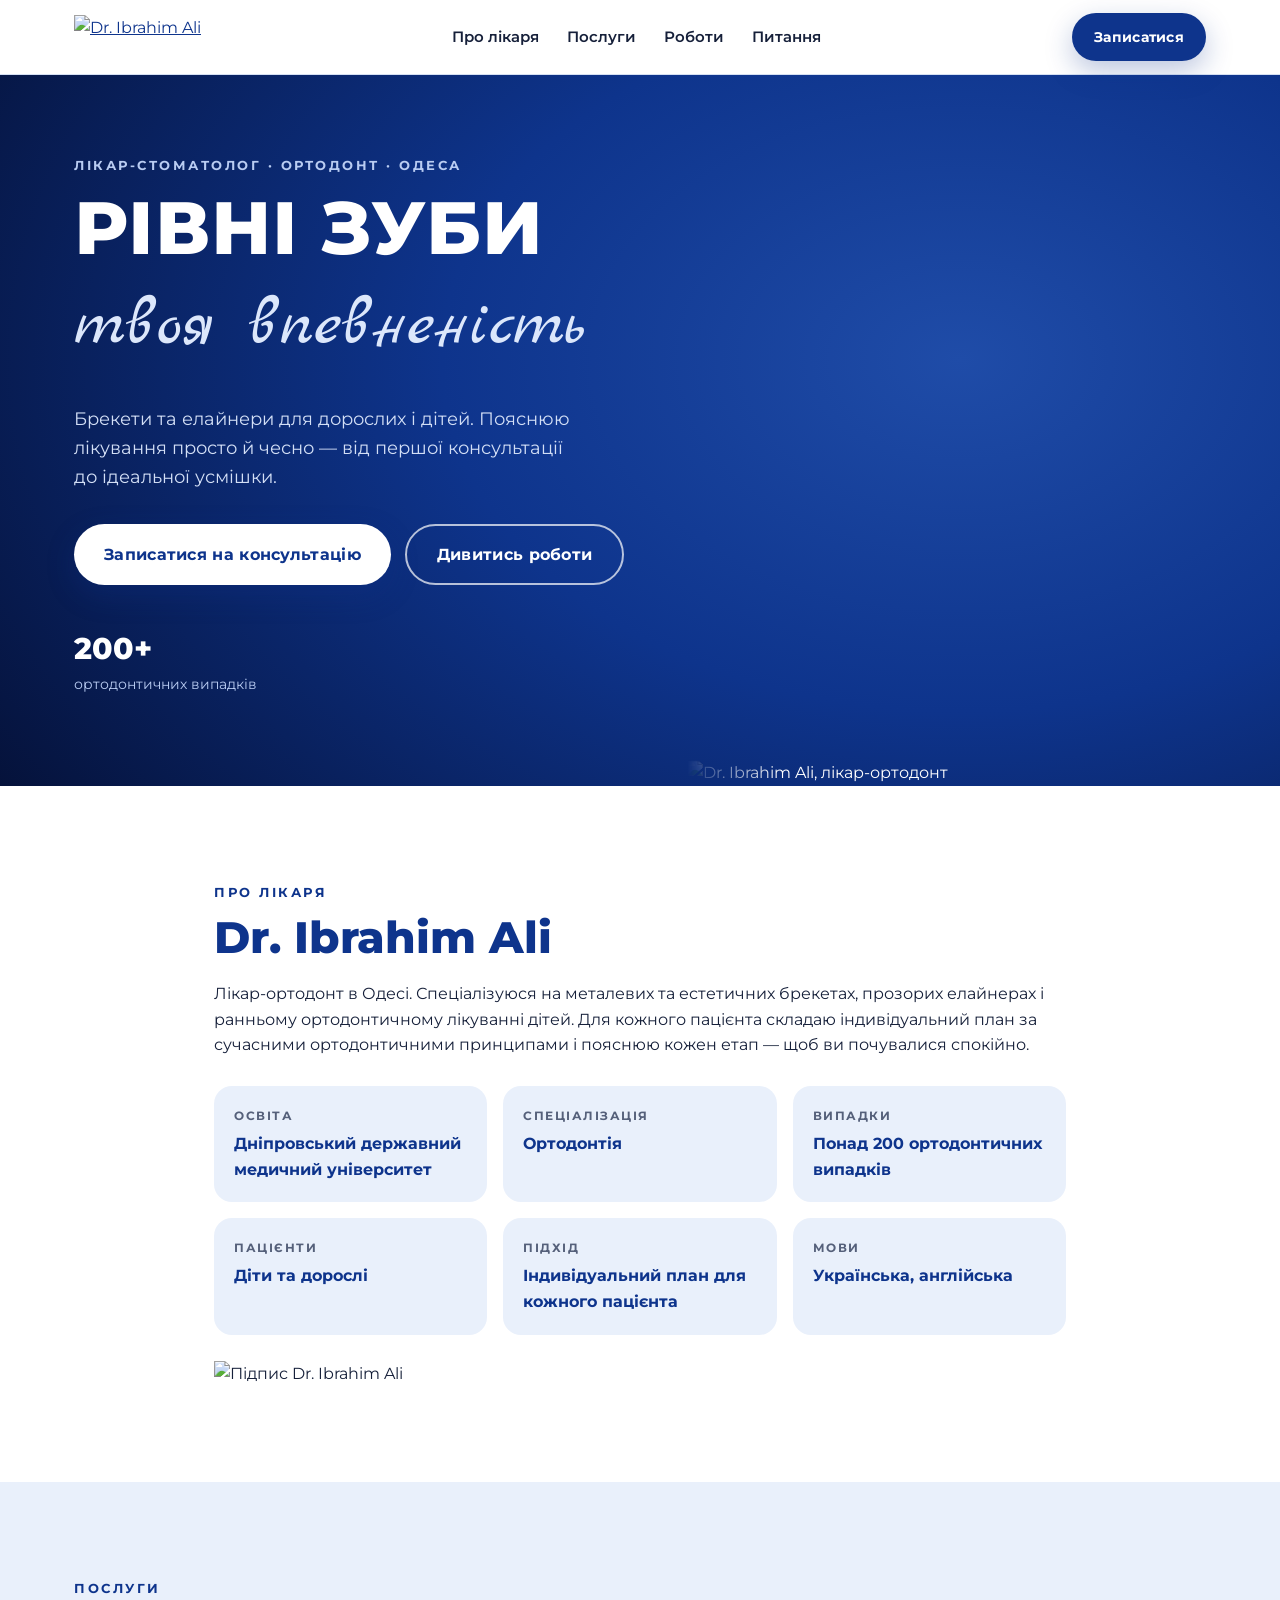
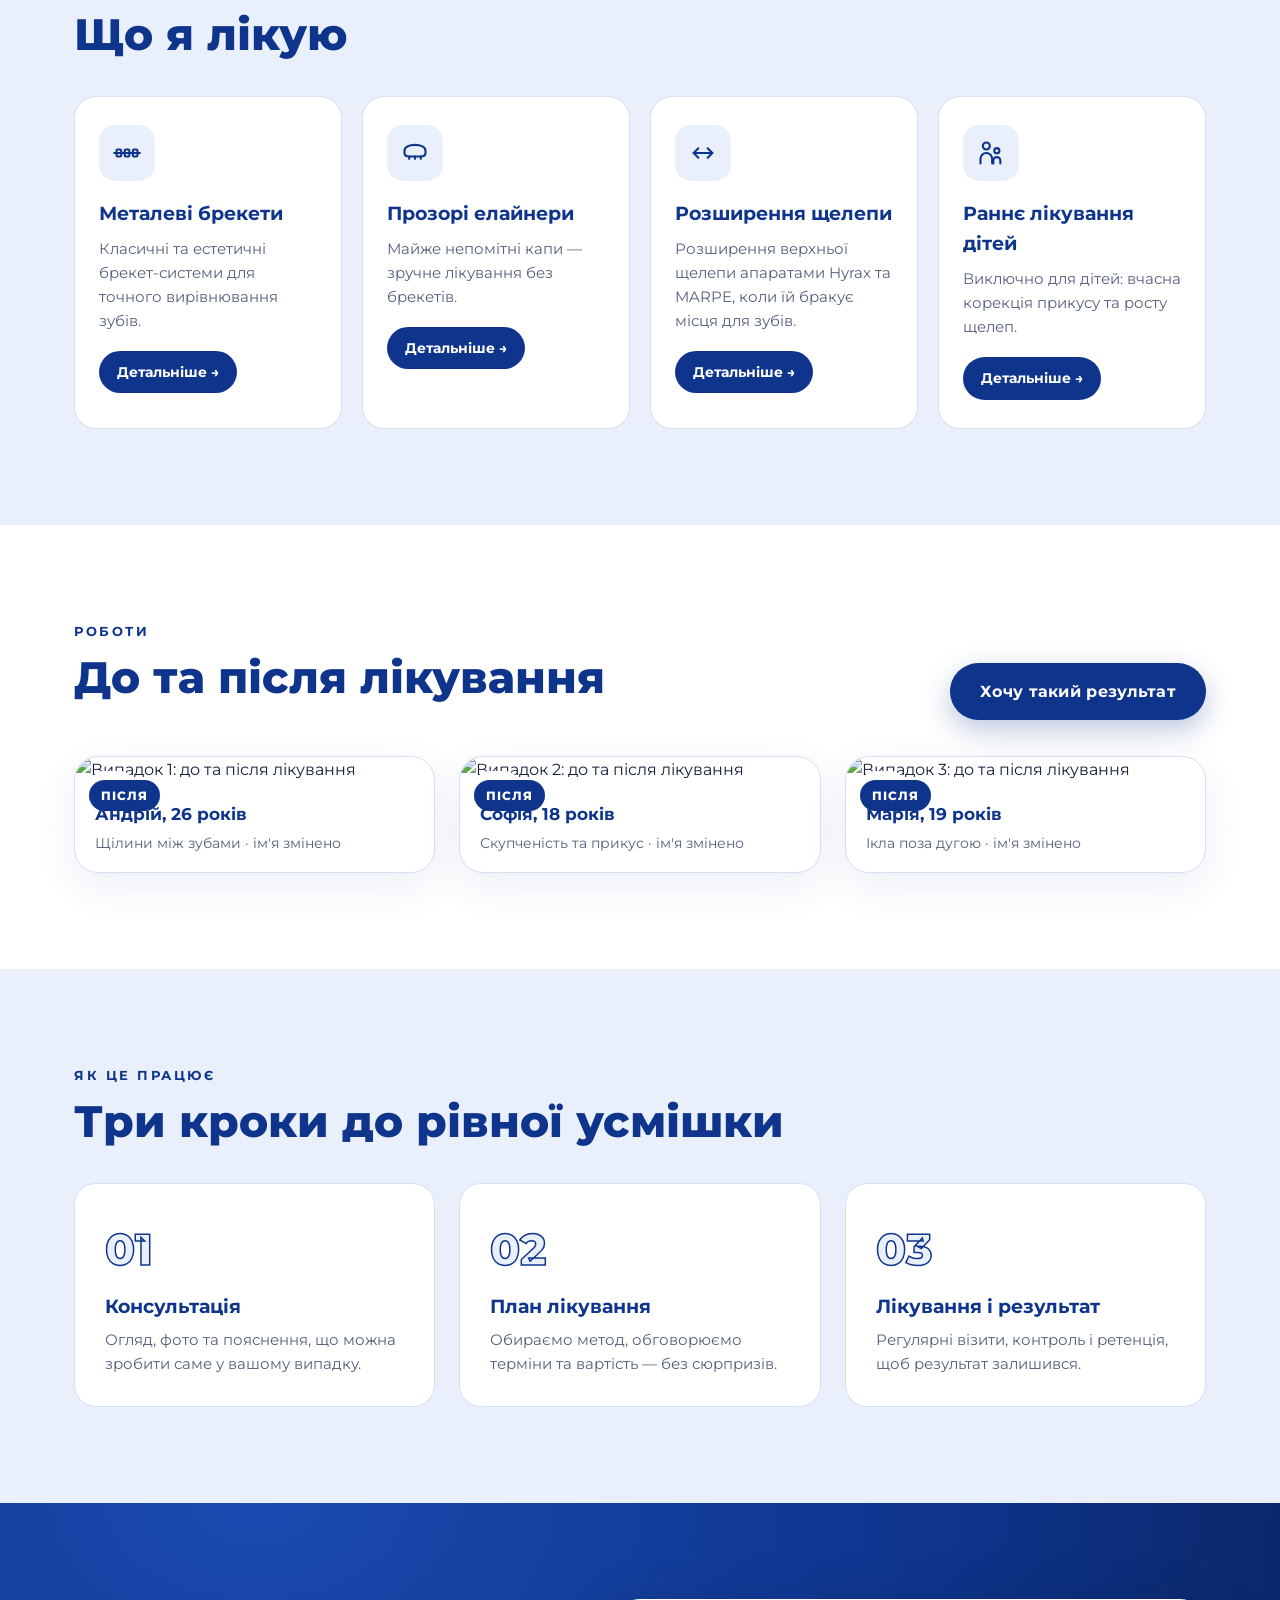
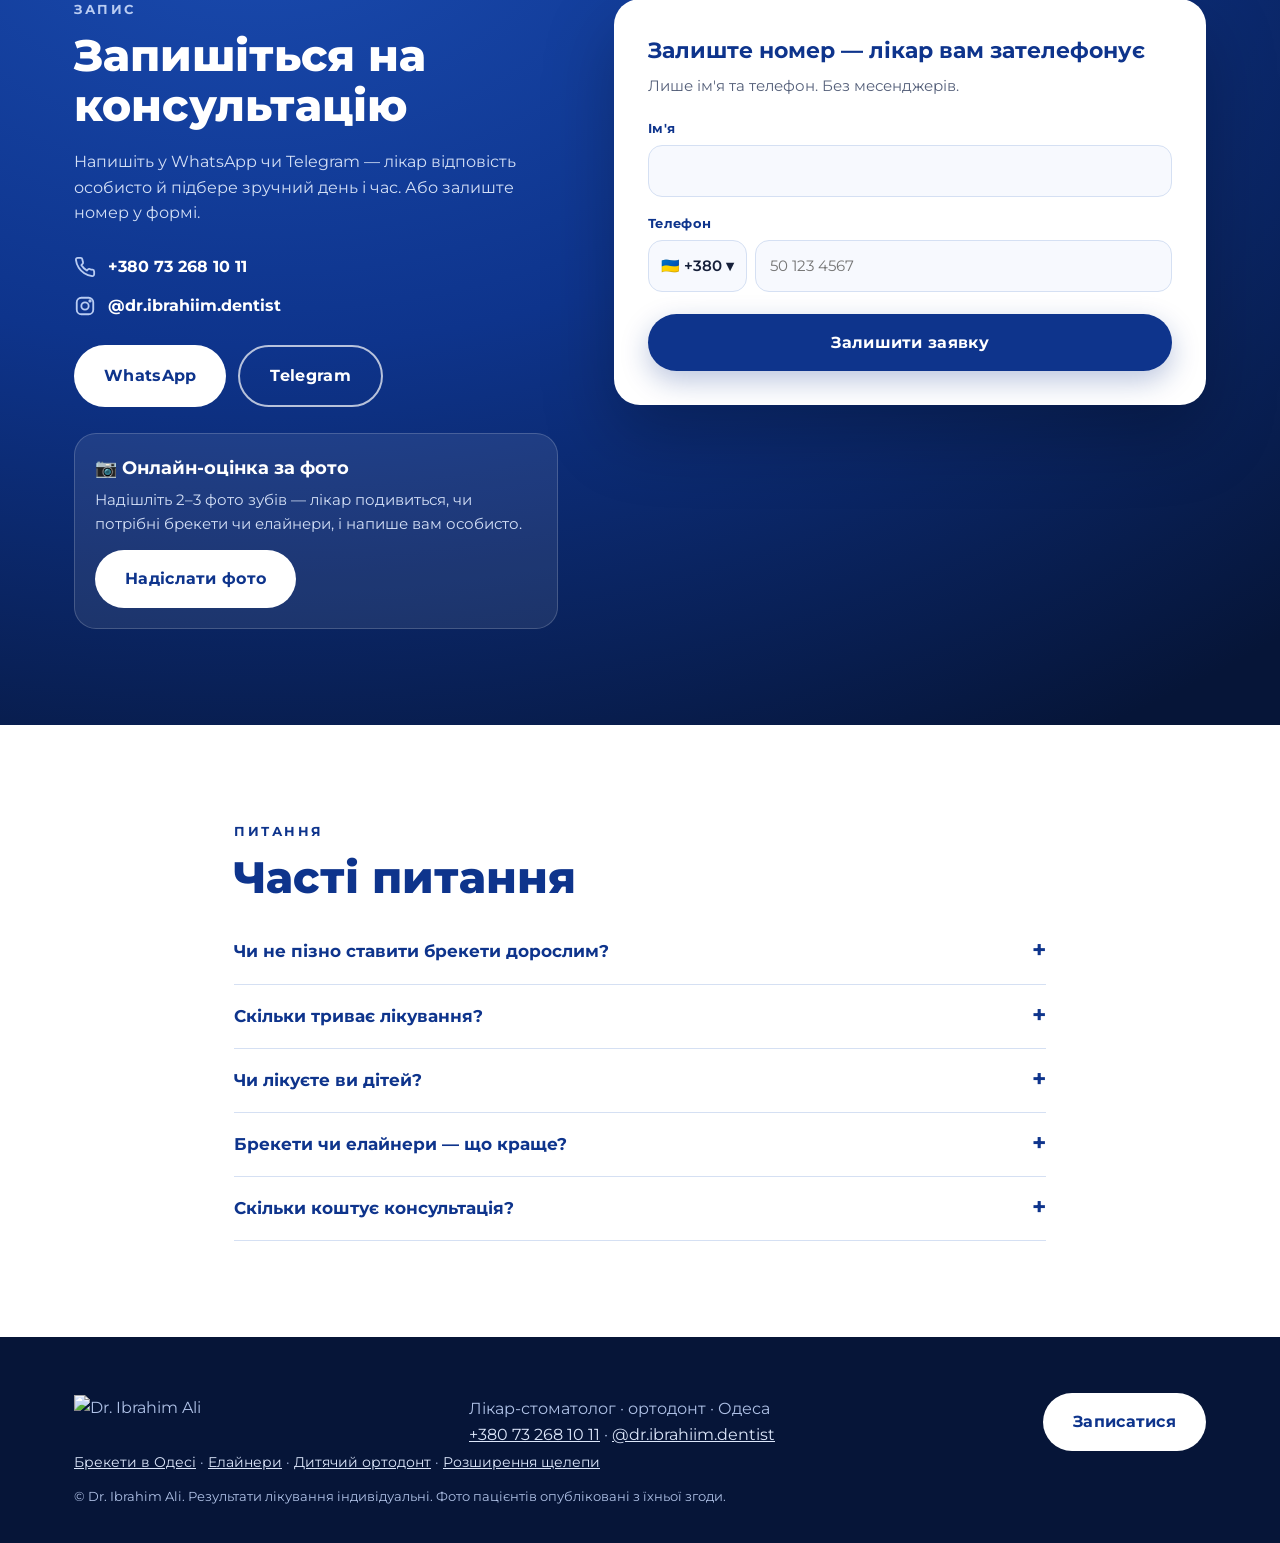
==== commit cfad93de: "Add files via upload" ====
--- a/index.html
+++ b/index.html
@@ -84,6 +84,8 @@
 .card .ic{width:56px;height:56px;border-radius:16px;background:var(--ice);display:flex;align-items:center;justify-content:center;margin-bottom:18px}
 .card h3{margin:0 0 8px;color:var(--navy);font-size:19px}
 .card p{margin:0;color:var(--muted);font-size:15px}
+a.card-link{display:flex;flex-direction:column;text-decoration:none;color:inherit;transition:transform .2s,box-shadow .2s,border-color .2s}a.card-link:hover{transform:translateY(-3px);box-shadow:0 14px 30px rgba(14,52,140,.12);border-color:#9DB5E6}
+.card-more{margin-top:auto;align-self:flex-start;display:inline-flex;align-items:center;gap:6px;background:var(--navy);color:#fff;font-weight:700;font-size:14px;border-radius:999px;padding:10px 18px;margin-top:18px}
 .card.kid{grid-column:1 / -1;display:grid;grid-template-columns:320px 1fr;column-gap:28px;align-items:center}.card.kid .kid-art{grid-row:1 / 3;width:100%;height:auto}.card.kid h3{align-self:end}.card.kid p{align-self:start}
 @media(max-width:980px){.cards{grid-template-columns:1fr 1fr}}
 @media(max-width:700px){.card.kid{grid-template-columns:1fr}.card.kid .kid-art{grid-row:auto;margin-bottom:18px}}
@@ -215,10 +217,10 @@
 <div class="eyebrow">Послуги</div>
 <h2>Що я лікую</h2>
 <div class="cards">
-<div class="card"><div class="ic"><svg aria-hidden="true" width="28" height="28" viewBox="0 0 24 24" fill="none" stroke="#0E348C" stroke-width="1.8" stroke-linecap="round" stroke-linejoin="round"><rect x="3" y="9" width="4" height="6" rx="1"></rect><rect x="10" y="9" width="4" height="6" rx="1"></rect><rect x="17" y="9" width="4" height="6" rx="1"></rect><path d="M1 12h22"></path></svg></div><h3><a href="/brekety" style="color:inherit;text-decoration:none">Металеві брекети →</a></h3><p>Класичні та естетичні брекет-системи для точного вирівнювання зубів.</p></div>
-<div class="card"><div class="ic"><svg aria-hidden="true" width="28" height="28" viewBox="0 0 24 24" fill="none" stroke="#0E348C" stroke-width="1.8" stroke-linecap="round" stroke-linejoin="round"><path d="M3 10c0-3 4-5 9-5s9 2 9 5v2c0 2-2 3-4 3H7c-2 0-4-1-4-3z"></path><path d="M7 15v2M12 15v2M17 15v2"></path></svg></div><h3><a href="/elainery" style="color:inherit;text-decoration:none">Прозорі елайнери →</a></h3><p>Майже непомітні капи — зручне лікування без брекетів.</p></div>
-<div class="card"><div class="ic"><svg aria-hidden="true" width="28" height="28" viewBox="0 0 24 24" fill="none" stroke="#0E348C" stroke-width="1.8" stroke-linecap="round" stroke-linejoin="round"><path d="M4 12h16"></path><path d="M8 8l-4 4 4 4"></path><path d="M16 8l4 4-4 4"></path></svg></div><h3><a href="/rozshyrennya-shchelepy" style="color:inherit;text-decoration:none">Розширення щелепи →</a></h3><p>Розширення верхньої щелепи апаратами Hyrax та MARPE, коли їй бракує місця для зубів.</p></div>
-<div class="card"><div class="ic"><svg aria-hidden="true" width="28" height="28" viewBox="0 0 24 24" fill="none" stroke="#0E348C" stroke-width="1.8" stroke-linecap="round" stroke-linejoin="round"><circle cx="8" cy="6" r="3"></circle><path d="M3 21v-4a5 5 0 0 1 10 0v4"></path><circle cx="17" cy="10" r="2.2"></circle><path d="M14 21v-2.5a3 3 0 0 1 6 0V21"></path></svg></div><h3><a href="/dytyacha-ortodontiya" style="color:inherit;text-decoration:none">Раннє лікування дітей →</a></h3><p>Виключно для дітей: вчасна корекція прикусу та росту щелеп.</p></div>
+<a class="card card-link" href="/brekety"><div class="ic"><svg aria-hidden="true" width="28" height="28" viewBox="0 0 24 24" fill="none" stroke="#0E348C" stroke-width="1.8" stroke-linecap="round" stroke-linejoin="round"><rect x="3" y="9" width="4" height="6" rx="1"></rect><rect x="10" y="9" width="4" height="6" rx="1"></rect><rect x="17" y="9" width="4" height="6" rx="1"></rect><path d="M1 12h22"></path></svg></div><h3>Металеві брекети</h3><p>Класичні та естетичні брекет-системи для точного вирівнювання зубів.</p><span class="card-more">Детальніше →</span></a>
+<a class="card card-link" href="/elainery"><div class="ic"><svg aria-hidden="true" width="28" height="28" viewBox="0 0 24 24" fill="none" stroke="#0E348C" stroke-width="1.8" stroke-linecap="round" stroke-linejoin="round"><path d="M3 10c0-3 4-5 9-5s9 2 9 5v2c0 2-2 3-4 3H7c-2 0-4-1-4-3z"></path><path d="M7 15v2M12 15v2M17 15v2"></path></svg></div><h3>Прозорі елайнери</h3><p>Майже непомітні капи — зручне лікування без брекетів.</p><span class="card-more">Детальніше →</span></a>
+<a class="card card-link" href="/rozshyrennya-shchelepy"><div class="ic"><svg aria-hidden="true" width="28" height="28" viewBox="0 0 24 24" fill="none" stroke="#0E348C" stroke-width="1.8" stroke-linecap="round" stroke-linejoin="round"><path d="M4 12h16"></path><path d="M8 8l-4 4 4 4"></path><path d="M16 8l4 4-4 4"></path></svg></div><h3>Розширення щелепи</h3><p>Розширення верхньої щелепи апаратами Hyrax та MARPE, коли їй бракує місця для зубів.</p><span class="card-more">Детальніше →</span></a>
+<a class="card card-link" href="/dytyacha-ortodontiya"><div class="ic"><svg aria-hidden="true" width="28" height="28" viewBox="0 0 24 24" fill="none" stroke="#0E348C" stroke-width="1.8" stroke-linecap="round" stroke-linejoin="round"><circle cx="8" cy="6" r="3"></circle><path d="M3 21v-4a5 5 0 0 1 10 0v4"></path><circle cx="17" cy="10" r="2.2"></circle><path d="M14 21v-2.5a3 3 0 0 1 6 0V21"></path></svg></div><h3>Раннє лікування дітей</h3><p>Виключно для дітей: вчасна корекція прикусу та росту щелеп.</p><span class="card-more">Детальніше →</span></a>
 </div>
 
 </div>
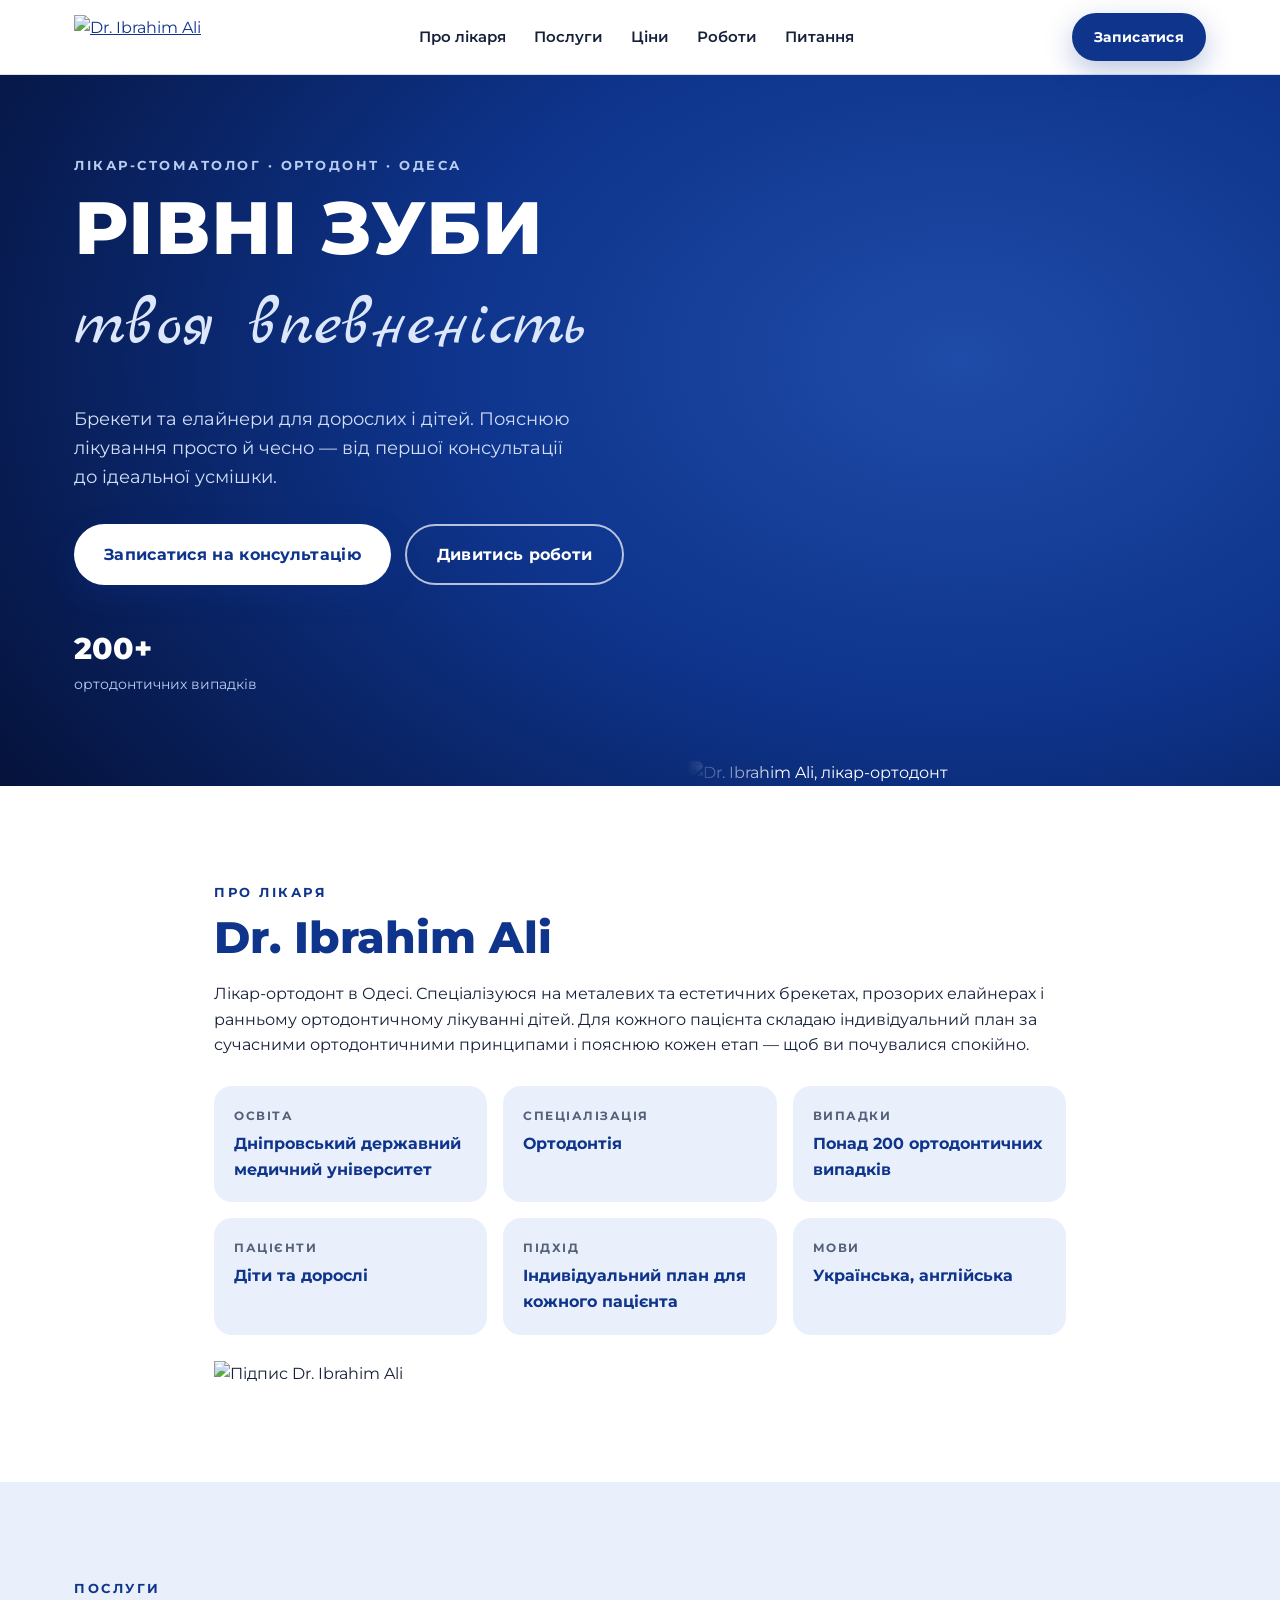
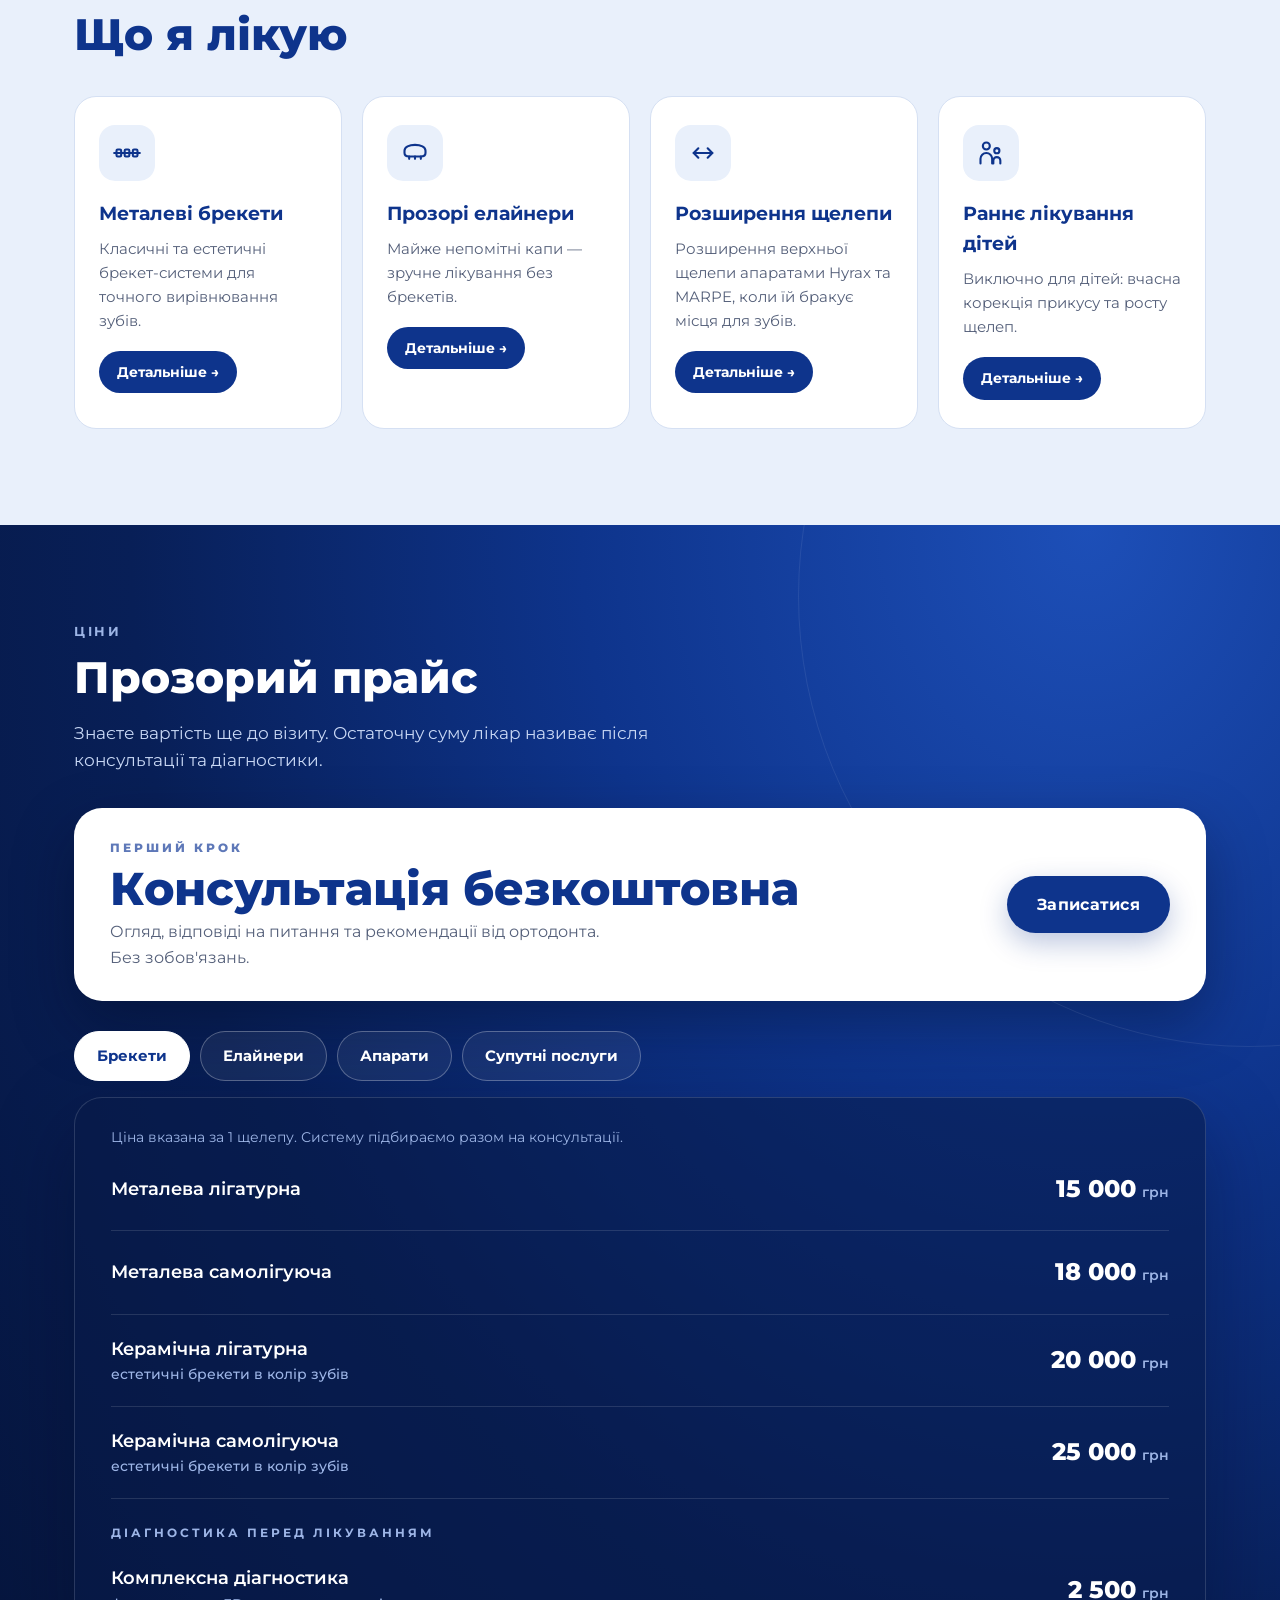
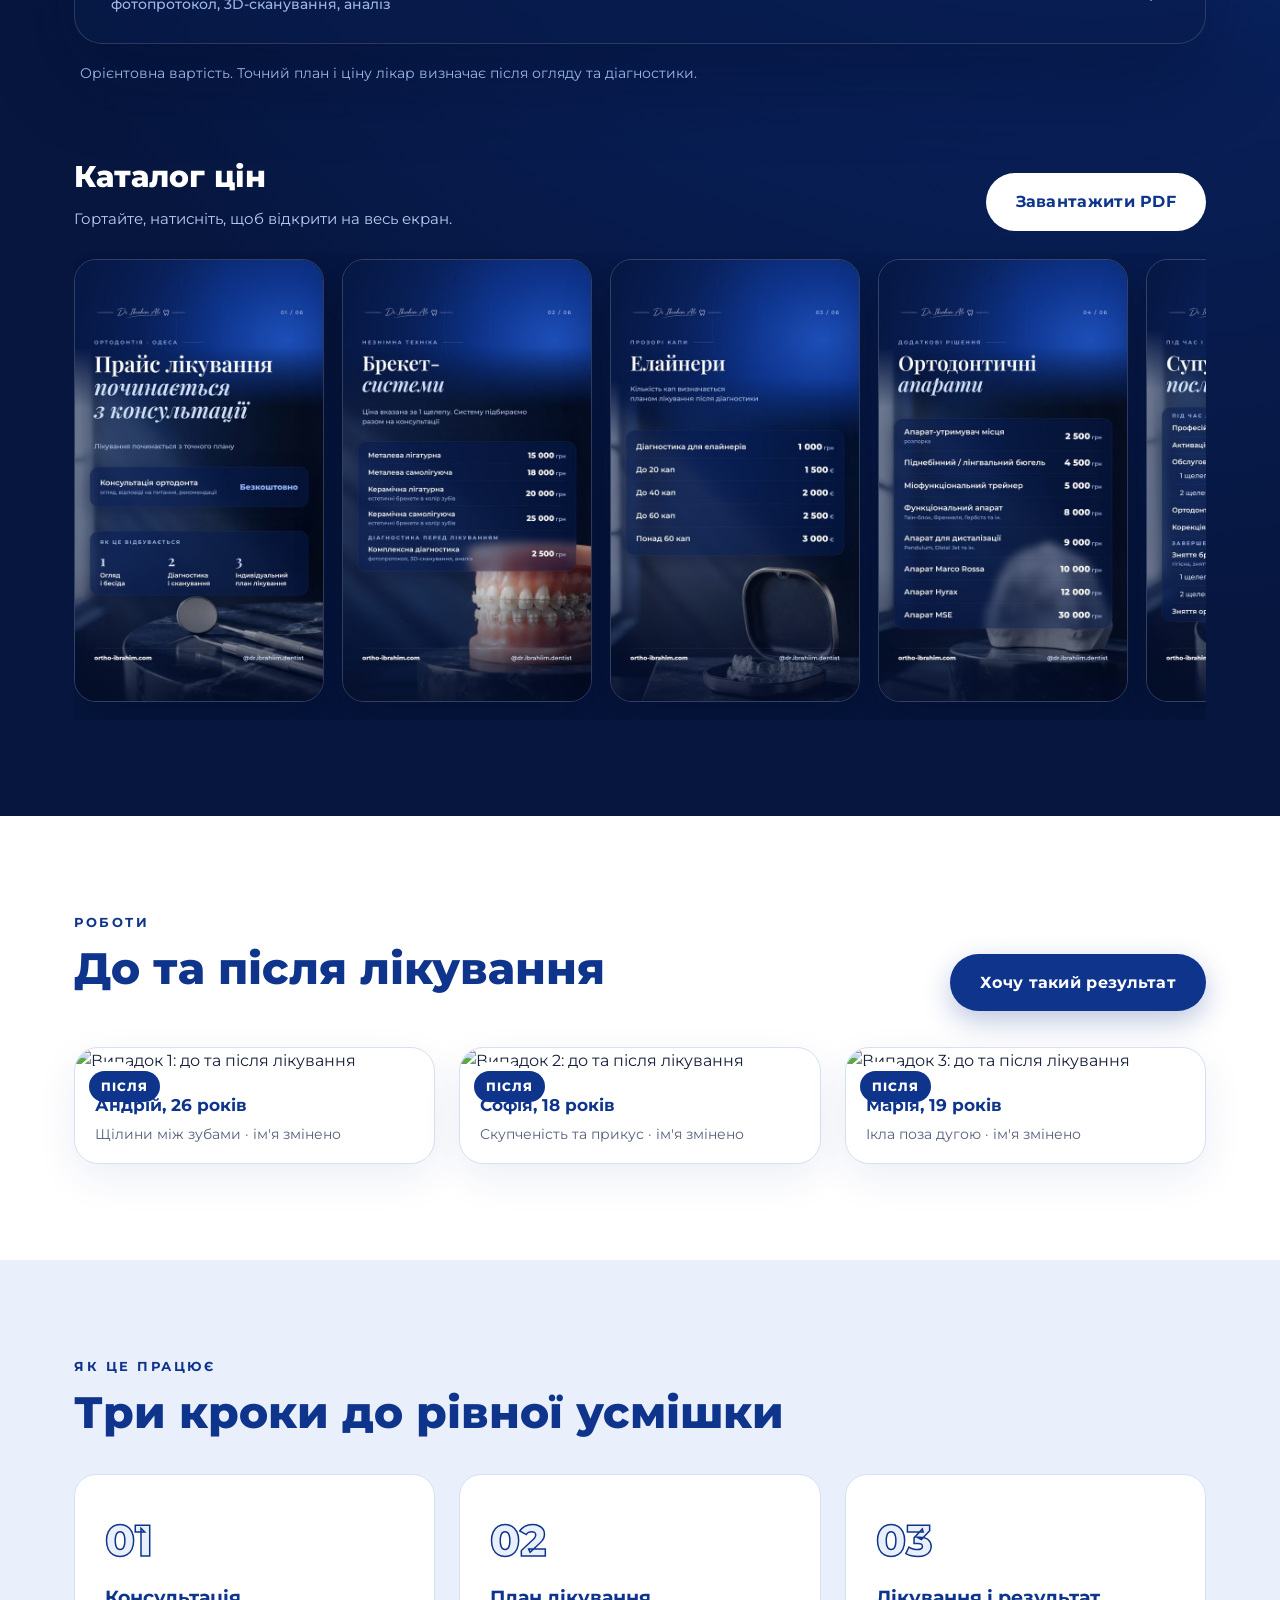
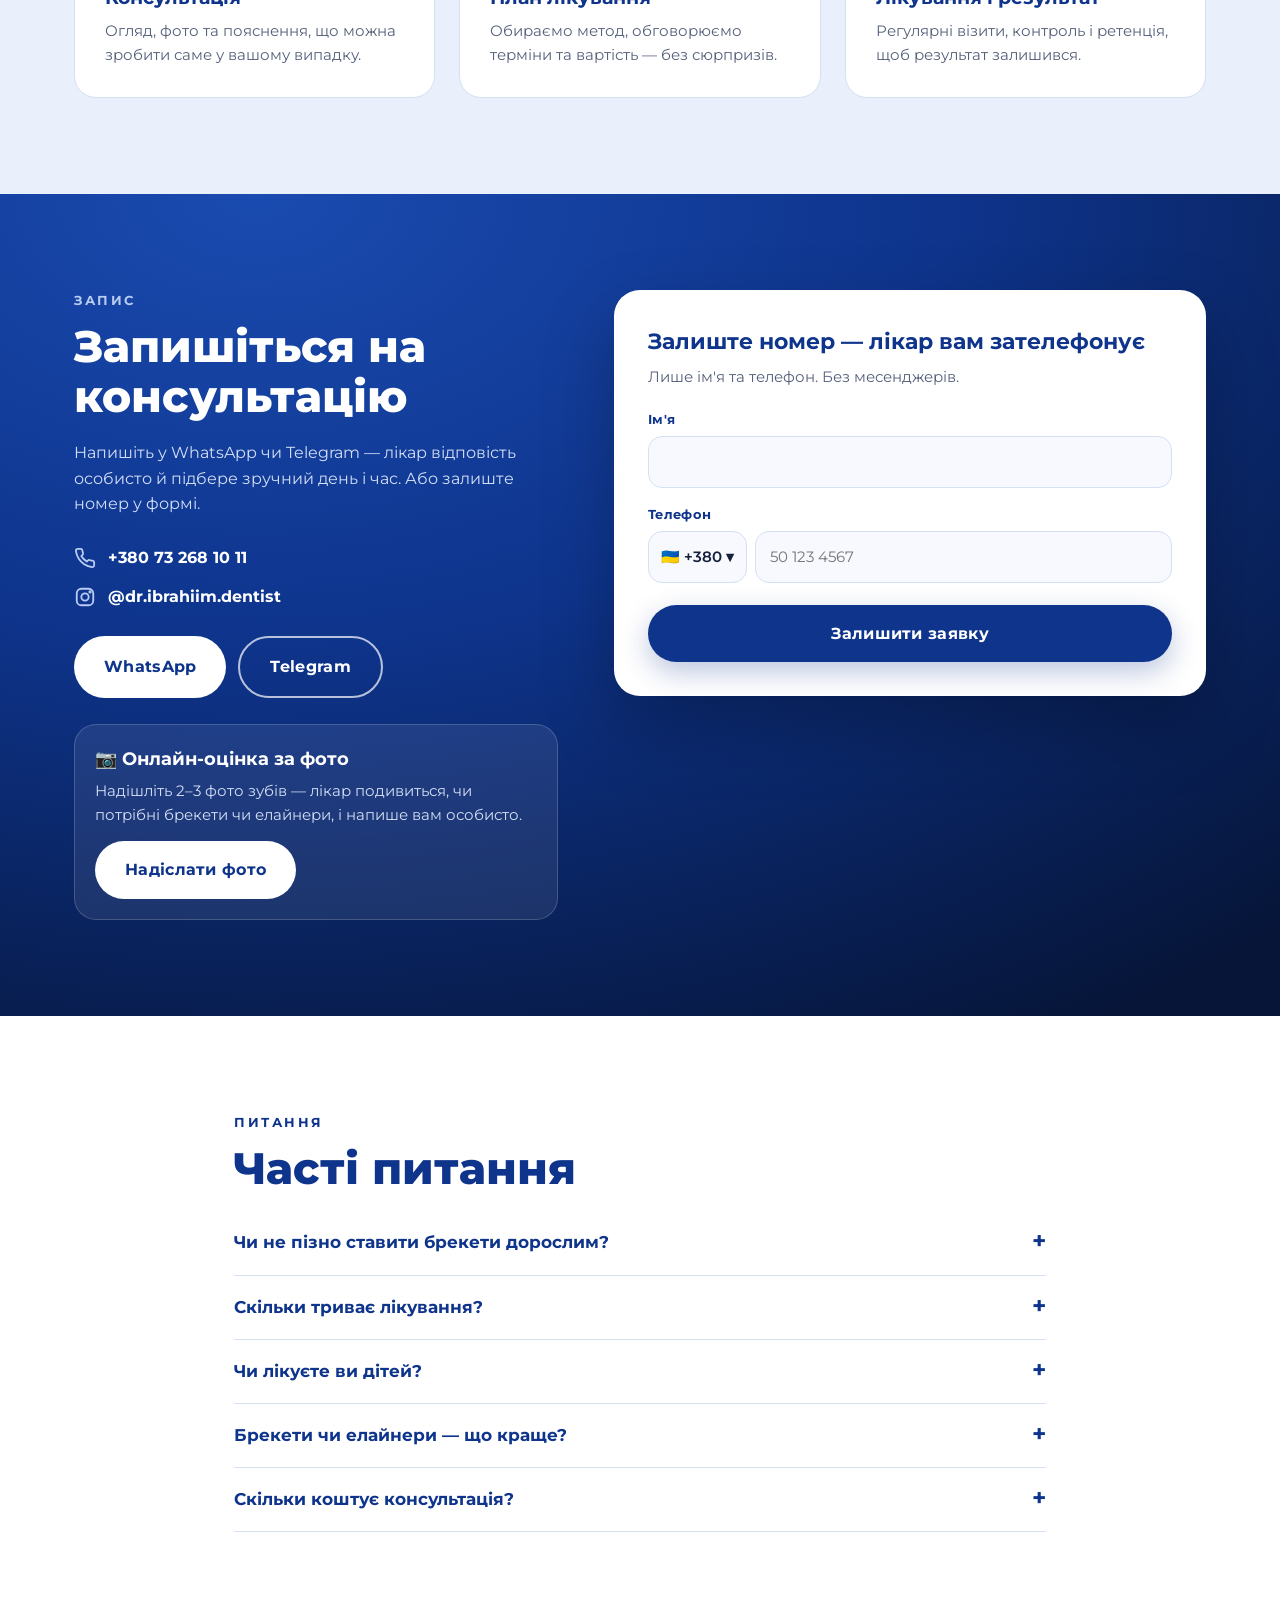
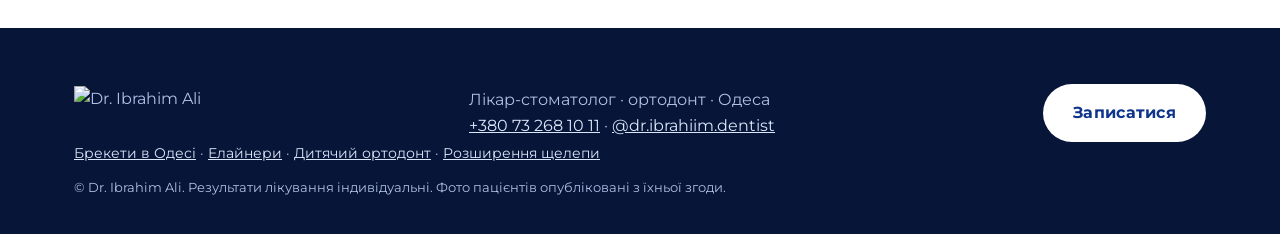
==== commit 865efc74: "Add prices section with free consultation, tabbed price tables, catalogue carousel and PDF Co-Author" ====
--- a/index.html
+++ b/index.html
@@ -14,7 +14,7 @@
 <meta property="og:locale" content="uk_UA">
 <link rel="icon" href="https://dr-ibrahim-ali.netlify.app/img/orthopulse.png">
 <script type="application/ld+json">{"@context": "https://schema.org", "@type": ["Dentist", "MedicalBusiness"], "name": "Dr. Ibrahim Ali — Ортодонт в Одесі", "alternateName": "Ортодонт Ібрагім Алі", "url": "https://ortho-ibrahim.com/", "image": "https://dr-ibrahim-ali.netlify.app/img/hero.jpg", "logo": "https://dr-ibrahim-ali.netlify.app/img/orthopulse.png", "telephone": "+380732681011", "medicalSpecialty": "Orthodontic", "address": {"@type": "PostalAddress", "addressLocality": "Одеса", "addressCountry": "UA"}, "areaServed": {"@type": "City", "name": "Одеса"}, "knowsLanguage": ["uk", "en"], "sameAs": ["https://www.instagram.com/dr.ibrahiim.dentist/"], "availableService": [{"@type": "MedicalProcedure", "name": "Брекети", "url": "https://ortho-ibrahim.com/brekety"}, {"@type": "MedicalProcedure", "name": "Елайнери", "url": "https://ortho-ibrahim.com/elainery"}, {"@type": "MedicalProcedure", "name": "Дитяча ортодонтія", "url": "https://ortho-ibrahim.com/dytyacha-ortodontiya"}, {"@type": "MedicalProcedure", "name": "Розширення верхньої щелепи (Hyrax, MARPE)", "url": "https://ortho-ibrahim.com/rozshyrennya-shchelepy"}]}</script>
-<script type="application/ld+json">{"@context": "https://schema.org", "@type": "FAQPage", "mainEntity": [{"@type": "Question", "name": "Чи не пізно ставити брекети дорослим?", "acceptedAnswer": {"@type": "Answer", "text": "Ні. Ортодонтичне лікування можливе в будь-якому віці, якщо ясна та кістка здорові. Точно скажу після огляду."}}, {"@type": "Question", "name": "Скільки триває лікування?", "acceptedAnswer": {"@type": "Answer", "text": "Залежить від випадку — зазвичай від кількох місяців до двох років. Точний термін назву на консультації."}}, {"@type": "Question", "name": "Чи лікуєте ви дітей?", "acceptedAnswer": {"@type": "Answer", "text": "Так. Раннє ортодонтичне лікування допомагає вчасно виправити прикус і розвиток щелеп — найкраще прийти на огляд заздалегідь."}}, {"@type": "Question", "name": "Брекети чи елайнери — що краще?", "acceptedAnswer": {"@type": "Answer", "text": "Обидва методи працюють. Вибір залежить від складності випадку та вашого способу життя — підберемо разом."}}, {"@type": "Question", "name": "Скільки коштує консультація?", "acceptedAnswer": {"@type": "Answer", "text": "Вартість залежить від вашого випадку — уточнюйте за телефоном +380 73 268 10 11 або в WhatsApp / Telegram."}}]}</script>
+<script type="application/ld+json">{"@context": "https://schema.org", "@type": "FAQPage", "mainEntity": [{"@type": "Question", "name": "Чи не пізно ставити брекети дорослим?", "acceptedAnswer": {"@type": "Answer", "text": "Ні. Ортодонтичне лікування можливе в будь-якому віці, якщо ясна та кістка здорові. Точно скажу після огляду."}}, {"@type": "Question", "name": "Скільки триває лікування?", "acceptedAnswer": {"@type": "Answer", "text": "Залежить від випадку — зазвичай від кількох місяців до двох років. Точний термін назву на консультації."}}, {"@type": "Question", "name": "Чи лікуєте ви дітей?", "acceptedAnswer": {"@type": "Answer", "text": "Так. Раннє ортодонтичне лікування допомагає вчасно виправити прикус і розвиток щелеп — найкраще прийти на огляд заздалегідь."}}, {"@type": "Question", "name": "Брекети чи елайнери — що краще?", "acceptedAnswer": {"@type": "Answer", "text": "Обидва методи працюють. Вибір залежить від складності випадку та вашого способу життя — підберемо разом."}}, {"@type": "Question", "name": "Скільки коштує консультація?", "acceptedAnswer": {"@type": "Answer", "text": "Консультація безкоштовна. Вартість самого лікування залежить від вашого випадку, актуальні ціни дивіться в розділі «Ціни»."}}]}</script>
 <link rel="preconnect" href="https://fonts.googleapis.com">
 <link href="https://fonts.googleapis.com/css2?family=Montserrat:wght@400;500;600;700;800&family=Marck+Script&display=swap" rel="stylesheet">
 <style>
@@ -155,6 +155,45 @@
 .foot img{height:54px;width:auto}
 .foot small{display:block;margin-top:26px;color:#7F93BF}
 .foot .ph{background:rgba(255,255,255,.06);color:#DCE6FA;border-color:rgba(255,255,255,.35)}
+
+/* prices + catalogue */
+.prices{background:radial-gradient(110% 90% at 85% 0%,#1D4FB8 0%,#0E348C 36%,#081F57 68%,#06163F 100%);color:#fff;position:relative;overflow:hidden}
+.prices:before{content:"";position:absolute;width:900px;height:900px;border-radius:50%;border:1.5px solid rgba(255,255,255,.08);right:-420px;top:-380px;pointer-events:none}
+.prices .eyebrow{color:#9DB5E6}.prices h2{color:#fff}
+.prices .lead{color:#C9D8F5;max-width:620px;margin:0;font-size:17px}
+.free{display:flex;gap:24px;align-items:center;justify-content:space-between;flex-wrap:wrap;margin:34px 0 30px;padding:30px 36px;border-radius:28px;background:#fff;color:var(--navy);box-shadow:0 24px 60px rgba(3,10,35,.38)}
+.free .k{font-size:12px;font-weight:800;letter-spacing:3px;text-transform:uppercase;color:#5E78B8}
+.free b{display:block;font-size:clamp(30px,4.4vw,46px);font-weight:800;line-height:1.08;margin:6px 0}
+.free p{margin:0;color:var(--muted);font-size:16px;max-width:520px}
+.ptabs{display:flex;gap:10px;flex-wrap:wrap;margin:0 0 16px}
+.ptabs button{font:inherit;font-weight:700;font-size:15px;cursor:pointer;border-radius:999px;padding:12px 22px;border:1.5px solid rgba(255,255,255,.28);background:rgba(255,255,255,.06);color:#fff;transition:.15s}
+.ptabs button:hover{background:rgba(255,255,255,.14)}
+.ptabs button[aria-selected="true"]{background:#fff;color:var(--navy);border-color:#fff}
+.ppanel{display:none;background:rgba(8,26,72,.55);border:1.5px solid rgba(255,255,255,.14);border-radius:28px;padding:8px 36px;box-shadow:0 30px 80px rgba(3,10,35,.35)}
+.ppanel.on{display:block}
+.prow{display:flex;justify-content:space-between;align-items:center;gap:20px;padding:22px 0;border-bottom:1px solid rgba(255,255,255,.12)}
+.prow:last-child{border-bottom:0}
+.prow .n{font-weight:600;font-size:18px;line-height:1.35}
+.prow .n small{display:block;font-weight:500;font-size:14px;color:#9DB5E6;margin-top:4px}
+.prow .pr{font-weight:800;font-size:24px;white-space:nowrap}
+.prow .pr i{font-style:normal;font-weight:600;font-size:14px;color:#9DB5E6;margin-left:6px}
+.prow.sub .n{padding-left:22px;font-weight:500;font-size:16px;color:#DCE6FA}
+.prow.sub .pr{font-size:21px}
+.pgrp{font-size:12px;font-weight:700;letter-spacing:3px;text-transform:uppercase;color:#9DB5E6;padding:24px 0 2px}
+.pnote{color:#9DB5E6;font-size:14px;margin:18px 6px 0}
+.cat-head{display:flex;justify-content:space-between;align-items:end;gap:20px;flex-wrap:wrap;margin:68px 0 22px}
+.cat-head h3{font-size:clamp(22px,3vw,30px);margin:0;font-weight:800;color:#fff}
+.cat-head p{margin:6px 0 0;color:#B9CCF2;font-size:15px}
+.cat-row{display:flex;gap:18px;overflow-x:auto;scroll-snap-type:x mandatory;padding:6px 2px 18px;-webkit-overflow-scrolling:touch;scrollbar-width:thin;scrollbar-color:#3D5DA8 transparent}
+.cat-row a{flex:0 0 auto;width:min(250px,64vw);scroll-snap-align:start;display:block;border-radius:22px;overflow:hidden;border:1px solid rgba(255,255,255,.18);box-shadow:0 18px 44px rgba(3,10,35,.45);transition:transform .2s}
+.cat-row a:hover{transform:translateY(-4px)}
+.cat-row img{width:100%;height:auto;aspect-ratio:9/16;object-fit:cover}
+.lb{position:fixed;inset:0;z-index:100;background:rgba(3,10,35,.92);display:none;align-items:center;justify-content:center;padding:20px}
+.lb.on{display:flex}
+.lb img{max-height:92vh;max-width:min(92vw,520px);width:auto;height:auto;border-radius:16px;box-shadow:0 30px 80px rgba(0,0,0,.6)}
+.lb button{position:absolute;top:50%;transform:translateY(-50%);width:48px;height:48px;border-radius:50%;border:0;background:rgba(255,255,255,.16);color:#fff;font-size:24px;cursor:pointer}
+.lb .prev{left:16px}.lb .next{right:16px}.lb .x{top:20px;right:20px;transform:none}
+@media(max-width:700px){.ppanel{padding:4px 20px;border-radius:22px}.prow .n{font-size:16px}.prow .pr{font-size:20px}.free{padding:24px}}
 </style>
 </head>
 <body>
@@ -165,6 +204,7 @@
 <ul>
 <li><a href="#about">Про лікаря</a></li>
 <li><a href="#services">Послуги</a></li>
+<li><a href="#prices">Ціни</a></li>
 <li><a href="#cases">Роботи</a></li>
 <li><a href="#faq">Питання</a></li>
 </ul>
@@ -226,6 +266,31 @@
 </div>
 </section>
 
+<section id="prices" class="prices">
+<div class="wrap">
+<div class="eyebrow">Ціни</div>
+<h2>Прозорий прайс</h2>
+<p class="lead">Знаєте вартість ще до візиту. Остаточну суму лікар називає після консультації та діагностики.</p>
+
+<div class="free">
+<div><div class="k">Перший крок</div><b>Консультація безкоштовна</b><p>Огляд, відповіді на питання та рекомендації від ортодонта. Без зобов'язань.</p></div>
+<a class="btn btn-primary" href="#booking">Записатися</a>
+</div>
+
+<div class="ptabs" role="tablist" aria-label="Категорії цін"><button role="tab" id="b-t-br" aria-controls="t-br" aria-selected="true">Брекети</button><button role="tab" id="b-t-al" aria-controls="t-al" aria-selected="false">Елайнери</button><button role="tab" id="b-t-ap" aria-controls="t-ap" aria-selected="false">Апарати</button><button role="tab" id="b-t-sv" aria-controls="t-sv" aria-selected="false">Супутні послуги</button></div>
+<div class="ppanel on" role="tabpanel" id="t-br" aria-labelledby="b-t-br"><p class="pnote" style="margin:20px 0 0">Ціна вказана за 1 щелепу. Систему підбираємо разом на консультації.</p><div class="prow"><div class="n">Металева лігатурна</div><div class="pr">15 000<i>грн</i></div></div><div class="prow"><div class="n">Металева самолігуюча</div><div class="pr">18 000<i>грн</i></div></div><div class="prow"><div class="n">Керамічна лігатурна<small>естетичні брекети в колір зубів</small></div><div class="pr">20 000<i>грн</i></div></div><div class="prow"><div class="n">Керамічна самолігуюча<small>естетичні брекети в колір зубів</small></div><div class="pr">25 000<i>грн</i></div></div><div class="pgrp">Діагностика перед лікуванням</div><div class="prow"><div class="n">Комплексна діагностика<small>фотопротокол, 3D-сканування, аналіз</small></div><div class="pr">2 500<i>грн</i></div></div></div><div class="ppanel" role="tabpanel" id="t-al" aria-labelledby="b-t-al"><p class="pnote" style="margin:20px 0 0">Кількість кап визначається планом лікування після діагностики.</p><div class="prow"><div class="n">Діагностика для елайнерів</div><div class="pr">1 000<i>грн</i></div></div><div class="prow"><div class="n">До 20 кап</div><div class="pr">1 500<i>€</i></div></div><div class="prow"><div class="n">До 40 кап</div><div class="pr">2 000<i>€</i></div></div><div class="prow"><div class="n">До 60 кап</div><div class="pr">2 500<i>€</i></div></div><div class="prow"><div class="n">Понад 60 кап</div><div class="pr">3 000<i>€</i></div></div></div><div class="ppanel" role="tabpanel" id="t-ap" aria-labelledby="b-t-ap"><div class="prow"><div class="n">Апарат-утримувач місця<small>розпорка</small></div><div class="pr">2 500<i>грн</i></div></div><div class="prow"><div class="n">Піднебінний / лінгвальний бюгель</div><div class="pr">4 500<i>грн</i></div></div><div class="prow"><div class="n">Міофункціональний трейнер</div><div class="pr">5 000<i>грн</i></div></div><div class="prow"><div class="n">Функціональний апарат<small>Твін-блок, Френкеля, Гербста та ін.</small></div><div class="pr">8 000<i>грн</i></div></div><div class="prow"><div class="n">Апарат для дисталізації<small>Pendulum, Distal Jet та ін.</small></div><div class="pr">9 000<i>грн</i></div></div><div class="prow"><div class="n">Апарат Marco Rossa</div><div class="pr">10 000<i>грн</i></div></div><div class="prow"><div class="n">Апарат Hyrax</div><div class="pr">12 000<i>грн</i></div></div><div class="prow"><div class="n">Апарат MSE</div><div class="pr">30 000<i>грн</i></div></div></div><div class="ppanel" role="tabpanel" id="t-sv" aria-labelledby="b-t-sv"><div class="pgrp">Під час лікування</div><div class="prow"><div class="n">Професійна гігієна</div><div class="pr">1 000<i>грн</i></div></div><div class="prow"><div class="n">Активація апарату</div><div class="pr">500<i>грн</i></div></div><div class="prow"><div class="n">Обслуговування брекет-системи</div></div><div class="prow sub"><div class="n">1 щелепа</div><div class="pr">1 400<i>грн</i></div></div><div class="prow sub"><div class="n">2 щелепи</div><div class="pr">1 800<i>грн</i></div></div><div class="prow"><div class="n">Ортодонтичний мікрогвинт</div><div class="pr">3 500<i>грн</i></div></div><div class="prow"><div class="n">Корекція ясен</div><div class="pr">1 500<i>грн</i></div></div><div class="pgrp">Завершення лікування</div><div class="prow"><div class="n">Зняття брекет-системи, комплекс<small>гігієна, зняття, полірування, ретейнер, капа</small></div></div><div class="prow sub"><div class="n">1 щелепа</div><div class="pr">5 500<i>грн</i></div></div><div class="prow sub"><div class="n">2 щелепи</div><div class="pr">11 000<i>грн</i></div></div><div class="prow"><div class="n">Зняття ортодонтичного апарату</div><div class="pr">1 000<i>грн</i></div></div></div>
+<p class="pnote">Орієнтовна вартість. Точний план і ціну лікар визначає після огляду та діагностики.</p>
+
+<div class="cat-head">
+<div><h3>Каталог цін</h3><p>Гортайте, натисніть, щоб відкрити на весь екран.</p></div>
+<a class="btn btn-light" href="/Dr-Ibrahim-Ali-prais.pdf" download>Завантажити PDF</a>
+</div>
+<div class="cat-row" id="catrow"><a href="/katalog/k1.jpg" data-i="0"><img src="/katalog/t1.jpg" alt="Каталог цін, сторінка 1" loading="lazy" width="540" height="960"></a><a href="/katalog/k2.jpg" data-i="1"><img src="/katalog/t2.jpg" alt="Каталог цін, сторінка 2" loading="lazy" width="540" height="960"></a><a href="/katalog/k3.jpg" data-i="2"><img src="/katalog/t3.jpg" alt="Каталог цін, сторінка 3" loading="lazy" width="540" height="960"></a><a href="/katalog/k4.jpg" data-i="3"><img src="/katalog/t4.jpg" alt="Каталог цін, сторінка 4" loading="lazy" width="540" height="960"></a><a href="/katalog/k5.jpg" data-i="4"><img src="/katalog/t5.jpg" alt="Каталог цін, сторінка 5" loading="lazy" width="540" height="960"></a><a href="/katalog/k6.jpg" data-i="5"><img src="/katalog/t6.jpg" alt="Каталог цін, сторінка 6" loading="lazy" width="540" height="960"></a></div>
+</div>
+</section>
+
+<div class="lb" id="lb" role="dialog" aria-modal="true" aria-label="Каталог цін"><button class="x" aria-label="Закрити">×</button><button class="prev" aria-label="Назад">‹</button><img alt="Каталог цін"><button class="next" aria-label="Далі">›</button></div>
+
 <section id="cases">
 <div class="wrap">
 <div class="cases-head">
@@ -288,7 +353,7 @@
 <details><summary>Скільки триває лікування?</summary><p>Залежить від випадку — зазвичай від кількох місяців до двох років. Точний термін назву на консультації.</p></details>
 <details><summary>Чи лікуєте ви дітей?</summary><p>Так. Раннє ортодонтичне лікування допомагає вчасно виправити прикус і розвиток щелеп — найкраще прийти на огляд заздалегідь.</p></details>
 <details><summary>Брекети чи елайнери — що краще?</summary><p>Обидва методи працюють. Вибір залежить від складності випадку та вашого способу життя — підберемо разом.</p></details>
-<details><summary>Скільки коштує консультація?</summary><p>Вартість залежить від вашого випадку — уточнюйте за телефоном +380 73 268 10 11 або в WhatsApp / Telegram.</p></details>
+<details><summary>Скільки коштує консультація?</summary><p>Консультація безкоштовна. Вартість самого лікування залежить від вашого випадку, актуальні ціни дивіться в розділі «Ціни».</p></details>
 </div>
 </section>
 
@@ -307,6 +372,23 @@
 </footer>
 <nav class="mbar" aria-label="Швидкий запис"><a class="btn btn-primary" href="#booking">Записатися</a><a class="btn" style="background:#fff;color:#0E348C;border:1.5px solid #D5E0F3" href="tel:+380732681011">Подзвонити</a></nav>
 
+<script>
+(function(){
+ var tabs=document.querySelectorAll('.ptabs button'),pan=document.querySelectorAll('.ppanel');
+ tabs.forEach(function(b){b.addEventListener('click',function(){
+  tabs.forEach(function(x){x.setAttribute('aria-selected',x===b?'true':'false')});
+  pan.forEach(function(p){p.classList.toggle('on',p.id===b.getAttribute('aria-controls'))});
+ })});
+ var lb=document.getElementById('lb'),im=lb.querySelector('img'),n=6,i=0;
+ function show(k){i=(k+n)%n;im.src='/katalog/k'+(i+1)+'.jpg'}
+ document.querySelectorAll('#catrow a').forEach(function(a){a.addEventListener('click',function(e){e.preventDefault();show(+a.dataset.i);lb.classList.add('on')})});
+ lb.querySelector('.x').onclick=function(){lb.classList.remove('on')};
+ lb.querySelector('.prev').onclick=function(e){e.stopPropagation();show(i-1)};
+ lb.querySelector('.next').onclick=function(e){e.stopPropagation();show(i+1)};
+ lb.addEventListener('click',function(e){if(e.target===lb)lb.classList.remove('on')});
+ document.addEventListener('keydown',function(e){if(!lb.classList.contains('on'))return;if(e.key==='Escape')lb.classList.remove('on');if(e.key==='ArrowRight')show(i+1);if(e.key==='ArrowLeft')show(i-1)});
+})();
+</script>
 <script>
 document.getElementById('bookForm').addEventListener('submit', function (e) {
   e.preventDefault();
